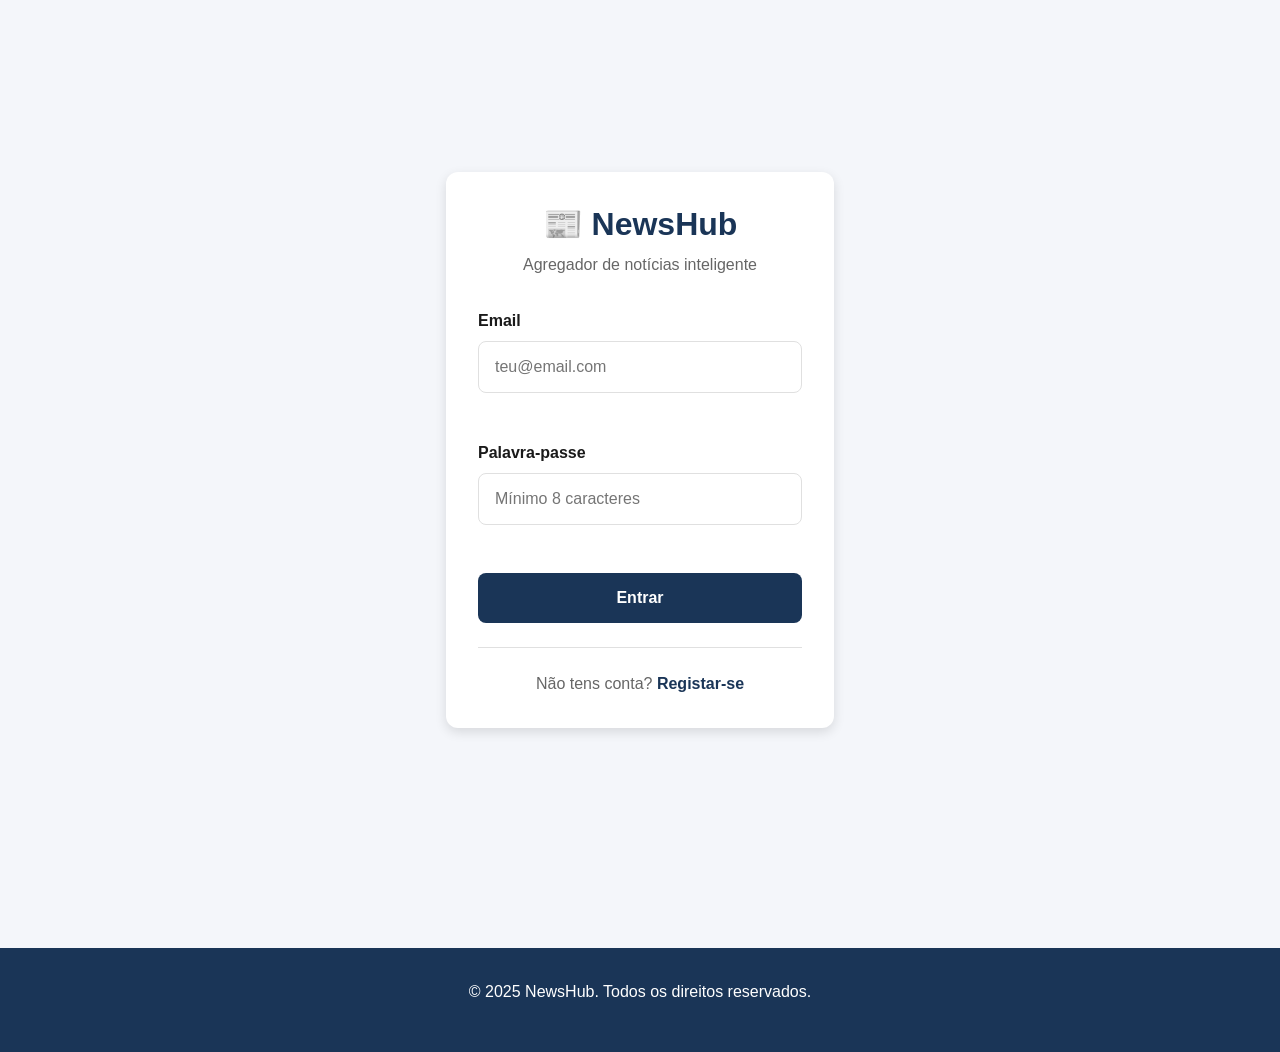
==== frontend/index.html @ 15b31d0f "first commit" ====
<!DOCTYPE html>
<html lang="pt-PT">
<head>
  <meta charset="UTF-8">
  <meta name="viewport" content="width=device-width, initial-scale=1.0">
  <meta name="description" content="NewsHub - Agregador de notícias inteligente com IA">
  <title>Dashboard — NewsHub</title>
  <link rel="stylesheet" href="styles.css">
</head>
<body>
  <!-- NAVBAR -->
  <nav role="navigation" aria-label="Navegação principal">
    <div class="navbar">
      <div class="navbar-logo">📰 NewsHub</div>
      
      <ul class="navbar-categories" id="navbarCategories" role="menubar">
        <!-- Preenchido dinamicamente por JavaScript -->
      </ul>

      <div class="navbar-right">
        <div class="navbar-user">
          <span id="userNameDisplay">Utilizador</span>
        </div>
        <div class="navbar-icons">
          <button 
            class="navbar-icon" 
            id="preferencesBtn" 
            title="Preferências" 
            aria-label="Ir para preferências"
          >
            ⚙️
          </button>
          <button 
            class="navbar-icon" 
            id="favoritesBtn" 
            title="Favoritos" 
            aria-label="Ver favoritos"
          >
            ❤️
          </button>
          <button 
            class="navbar-icon" 
            id="logoutBtn" 
            title="Terminar sessão" 
            aria-label="Terminar sessão"
          >
            🚪
          </button>
        </div>
        <button class="hamburger" id="hamburgerBtn" aria-label="Abrir menu">
          <span></span>
          <span></span>
          <span></span>
        </button>
      </div>
    </div>
  </nav>

  <!-- SEARCH BAR -->
  <div class="search-bar">
    <div class="container">
      <form id="searchForm" class="search-container" role="search">
        <input 
          type="text" 
          id="searchInput" 
          class="search-input" 
          placeholder="Procura notícias..." 
          aria-label="Procura de notícias"
        >
        <button type="submit" class="btn-search">Procurar</button>
      </form>
    </div>
  </div>

  <!-- MAIN CONTENT -->
  <main role="main">
    <div class="container">
      
      <!-- SECÇÃO: PARA SI (Personalizado) -->
      <section id="personalizedSection" class="personalized-section" style="display: none;">
        <h2 class="personalized-section-title">✨ Para Si</h2>
        <div class="personalized-grid" id="personalizedGrid">
          <!-- Preenchido dinamicamente por JavaScript -->
        </div>
      </section>

      <!-- SECÇÃO: NOTÍCIAS PRINCIPAIS -->
      <section class="news-section">
        <h2 class="section-title" id="newsSectionTitle">Notícias em Destaque</h2>
        
        <!-- Spinner de carregamento -->
        <div class="spinner" id="loadingSpinner"></div>

        <!-- Grid de notícias -->
        <div class="news-grid" id="newsGrid">
          <!-- Preenchido dinamicamente por JavaScript -->
        </div>

        <!-- Estado vazio -->
        <div class="empty-state" id="emptyState" style="display: none;">
          <div class="empty-state-icon">📭</div>
          <h3 class="empty-state-title">Nenhuma notícia encontrada</h3>
          <p class="empty-state-message">Tenta mudar o filtro de categorias ou pesquisa por outros termos.</p>
        </div>

        <!-- Estado de erro -->
        <div class="error-state" id="errorState" style="display: none;">
          <div class="error-state-icon">⚠️</div>
          <h3 class="error-state-title">Erro ao carregar notícias</h3>
          <p class="error-state-message" id="errorMessage"></p>
          <button class="btn btn-primary error-state-button" id="retryButton">Tentar Novamente</button>
        </div>

        <!-- Botão "Carregar mais" -->
        <button class="btn btn-secondary btn-load-more" id="loadMoreBtn" style="display: none;">
          Carregar mais notícias
        </button>
      </section>

    </div>
  </main>

  <!-- MODAL: RESUMO IA -->
  <div class="modal-overlay" id="summaryModal">
    <div class="modal-card">
      <div class="modal-header">
        <h3 class="modal-title">📝 Resumo Inteligente</h3>
        <button class="modal-close" id="closeSummaryModal" aria-label="Fechar modal">✕</button>
      </div>
      <div class="modal-body">
        <div class="spinner" id="summarySpinner"></div>
        <p id="summaryContent" style="display: none; line-height: var(--line-height-relaxed);"></p>
      </div>
    </div>
  </div>

  <!-- TOAST NOTIFICAÇÃO -->
  <div class="toast" id="toast" role="alert" aria-live="polite"></div>

  <!-- FOOTER -->
  <footer role="contentinfo">
    <p>&copy; 2025 NewsHub — Agregador de notícias inteligente</p>
  </footer>

  <script src="app.js"></script>
  <script>
    // Inicialização da página index.html
    document.addEventListener('DOMContentLoaded', async () => {
      // 1. Verificar autenticação
      if (!await checkAuth()) {
        window.location.href = 'login.html';
        return;
      }

      // 2. Carregar preferências e marcar categorias
      await loadPreferences();

      // 3. Carregar notícias personalizadas (se houver preferências)
      await loadPersonalizedNews();

      // 4. Carregar notícias gerais
      await loadNews('geral', 1);

      // 5. Event listeners
      document.getElementById('searchForm').addEventListener('submit', handleSearch);
      document.getElementById('loadMoreBtn').addEventListener('click', handleLoadMore);
      document.getElementById('retryButton').addEventListener('click', handleRetry);
      document.getElementById('logoutBtn').addEventListener('click', handleLogout);
      document.getElementById('favoritesBtn').addEventListener('click', () => {
        window.location.href = 'favorites.html';
      });
      document.getElementById('preferencesBtn').addEventListener('click', () => {
        window.location.href = 'preferences.html';
      });
      document.getElementById('closeSummaryModal').addEventListener('click', closeSummaryModal);

      // Fechar modal ao clicar no overlay
      document.getElementById('summaryModal').addEventListener('click', (e) => {
        if (e.target.id === 'summaryModal') {
          closeSummaryModal();
        }
      });
    });

    function handleSearch(e) {
      e.preventDefault();
      const query = document.getElementById('searchInput').value.trim();
      if (query) {
        currentQuery = query;
        currentPage = 1;
        loadNews(currentCategory, currentPage, query);
      }
    }

    function handleLoadMore() {
      currentPage++;
      loadNews(currentCategory, currentPage, currentQuery);
    }

    function handleRetry() {
      loadNews(currentCategory, currentPage, currentQuery);
    }

    function closeSummaryModal() {
      document.getElementById('summaryModal').classList.remove('visible');
      document.getElementById('summarySpinner').classList.remove('visible');
      document.getElementById('summaryContent').style.display = 'none';
    }
  </script>
</body>
</html>
---- frontend/styles.css ----
/* ========================================
   NewsHub — CSS Stylesheet
   Variáveis, Reset, Layout e Componentes
   ======================================== */

/* 1. VARIÁVEIS CSS (Theming) */
:root {
  /* Cores Primárias */
  --color-primary: #1a3557;      /* Azul escuro */
  --color-primary-light: #2c5aa0;
  --color-primary-dark: #0f1f34;
  
  /* Cores Secundárias */
  --color-bg: #ffffff;           /* Branco (fundo de cards) */
  --color-bg-page: #f4f6fa;      /* Cinzento claro */
  --color-text: #1a1a1a;
  --color-text-light: #666666;
  --color-text-muted: #999999;
  
  /* Cores de UI */
  --color-error: #dc3545;
  --color-success: #28a745;
  --color-warning: #ffc107;
  --color-info: #17a2b8;
  
  /* Cores por Categoria */
  --color-tech: #5b7ce5;
  --color-sport: #ff6b35;
  --color-health: #28a745;
  --color-science: #6f42c1;
  --color-business: #20c997;
  --color-entertainment: #e83e8c;
  
  /* Sombras */
  --shadow-sm: 0 1px 3px rgba(0, 0, 0, 0.08);
  --shadow-md: 0 4px 12px rgba(0, 0, 0, 0.12);
  --shadow-lg: 0 8px 24px rgba(0, 0, 0, 0.15);
  --shadow-hover: 0 12px 32px rgba(0, 0, 0, 0.18);
  
  /* Espaçamentos */
  --spacing-xs: 4px;
  --spacing-sm: 8px;
  --spacing-md: 16px;
  --spacing-lg: 24px;
  --spacing-xl: 32px;
  --spacing-2xl: 48px;
  
  /* Tipografia */
  --font-family: -apple-system, BlinkMacSystemFont, "Segoe UI", Roboto, "Helvetica Neue", Arial, sans-serif;
  --font-size-xs: 12px;
  --font-size-sm: 14px;
  --font-size-base: 16px;
  --font-size-lg: 18px;
  --font-size-xl: 24px;
  --font-size-2xl: 32px;
  --line-height-tight: 1.3;
  --line-height-normal: 1.5;
  --line-height-relaxed: 1.75;
  
  /* Transições */
  --transition-fast: 150ms ease-in-out;
  --transition-normal: 300ms ease-in-out;
  --transition-slow: 500ms ease-in-out;
  
  /* Breakpoints */
  --breakpoint-mobile: 480px;
  --breakpoint-tablet: 768px;
  --breakpoint-desktop: 1024px;
}

/* 2. RESET CSS */
* {
  margin: 0;
  padding: 0;
  box-sizing: border-box;
}

html {
  font-size: 16px;
  scroll-behavior: smooth;
}

body {
  font-family: var(--font-family);
  font-size: var(--font-size-base);
  line-height: var(--line-height-normal);
  color: var(--color-text);
  background-color: var(--color-bg-page);
  margin: 0;
  padding: 0;
}

/* Tipografia */
h1, h2, h3, h4, h5, h6 {
  font-weight: 600;
  line-height: var(--line-height-tight);
  margin-bottom: var(--spacing-md);
}

h1 { font-size: var(--font-size-2xl); }
h2 { font-size: var(--font-size-xl); }
h3 { font-size: var(--font-size-lg); }
h4 { font-size: var(--font-size-base); }

p {
  margin-bottom: var(--spacing-md);
}

a {
  color: var(--color-primary);
  text-decoration: none;
  transition: color var(--transition-fast);
}

a:hover {
  color: var(--color-primary-light);
  text-decoration: underline;
}

/* 3. CONTAINER E LAYOUT */
.container {
  max-width: 1200px;
  width: 100%;
  margin: 0 auto;
  padding: 0 var(--spacing-md);
}

main {
  min-height: calc(100vh - 120px);
  padding: var(--spacing-lg) 0;
}

/* 4. NAVBAR */
nav {
  position: fixed;
  top: 0;
  left: 0;
  right: 0;
  background-color: var(--color-primary);
  color: var(--color-bg);
  z-index: 1000;
  box-shadow: var(--shadow-md);
}

.navbar {
  display: flex;
  justify-content: space-between;
  align-items: center;
  padding: var(--spacing-md) var(--spacing-lg);
  height: 70px;
}

.navbar-logo {
  font-size: var(--font-size-xl);
  font-weight: 700;
  color: var(--color-bg);
  white-space: nowrap;
}

.navbar-categories {
  display: flex;
  gap: var(--spacing-md);
  flex: 1;
  justify-content: center;
  list-style: none;
}

.navbar-categories li {
  margin: 0;
}

.navbar-categories button {
  background: transparent;
  border: none;
  color: var(--color-bg);
  cursor: pointer;
  font-size: var(--font-size-sm);
  padding: var(--spacing-sm) var(--spacing-md);
  border-radius: 20px;
  transition: all var(--transition-fast);
  white-space: nowrap;
}

.navbar-categories button:hover,
.navbar-categories button.active {
  background-color: rgba(255, 255, 255, 0.2);
}

.navbar-categories button.active {
  background-color: var(--color-bg);
  color: var(--color-primary);
  font-weight: 600;
}

.navbar-right {
  display: flex;
  gap: var(--spacing-md);
  align-items: center;
}

.navbar-user {
  display: flex;
  gap: var(--spacing-sm);
  align-items: center;
  color: var(--color-bg);
  font-size: var(--font-size-sm);
}

.navbar-icons {
  display: flex;
  gap: var(--spacing-md);
}

.navbar-icon {
  background: transparent;
  border: none;
  color: var(--color-bg);
  cursor: pointer;
  font-size: var(--font-size-lg);
  padding: var(--spacing-sm);
  border-radius: 50%;
  transition: background-color var(--transition-fast);
  display: flex;
  align-items: center;
  justify-content: center;
  width: 36px;
  height: 36px;
}

.navbar-icon:hover {
  background-color: rgba(255, 255, 255, 0.2);
}

.hamburger {
  display: none;
  flex-direction: column;
  cursor: pointer;
  gap: 5px;
  background: transparent;
  border: none;
}

.hamburger span {
  width: 25px;
  height: 3px;
  background-color: var(--color-bg);
  border-radius: 2px;
  transition: all var(--transition-fast);
}

/* 5. SEARCH BAR */
.search-bar {
  background-color: var(--color-bg);
  padding: var(--spacing-lg) 0;
  margin-top: 70px;
  box-shadow: var(--shadow-sm);
}

.search-container {
  display: flex;
  gap: var(--spacing-sm);
}

.search-input {
  flex: 1;
  padding: var(--spacing-md);
  border: 1px solid #e0e0e0;
  border-radius: 8px;
  font-size: var(--font-size-base);
  outline: none;
  transition: border-color var(--transition-fast);
}

.search-input:focus {
  border-color: var(--color-primary);
  box-shadow: 0 0 0 3px rgba(26, 53, 87, 0.1);
}

.btn-search {
  padding: var(--spacing-md) var(--spacing-lg);
  background-color: var(--color-primary);
  color: var(--color-bg);
  border: none;
  border-radius: 8px;
  cursor: pointer;
  font-weight: 600;
  transition: background-color var(--transition-fast);
}

.btn-search:hover {
  background-color: var(--color-primary-light);
}

/* 6. GRID DE NOTÍCIAS */
.news-grid {
  display: grid;
  grid-template-columns: repeat(3, 1fr);
  gap: var(--spacing-lg);
  margin-bottom: var(--spacing-2xl);
}

.section-title {
  font-size: var(--font-size-lg);
  font-weight: 700;
  margin-bottom: var(--spacing-lg);
  color: var(--color-text);
}

/* 7. CARD DE NOTÍCIA */
.news-card {
  background-color: var(--color-bg);
  border-radius: 12px;
  box-shadow: var(--shadow-sm);
  overflow: hidden;
  transition: all var(--transition-normal);
  display: flex;
  flex-direction: column;
  height: 100%;
}

.news-card:hover {
  box-shadow: var(--shadow-hover);
  transform: translateY(-4px);
}

.news-card-image {
  width: 100%;
  height: 200px;
  object-fit: cover;
  background-color: #e0e0e0;
}

.news-card-content {
  padding: var(--spacing-md);
  flex: 1;
  display: flex;
  flex-direction: column;
}

.news-card-category {
  display: inline-block;
  padding: 4px 12px;
  border-radius: 20px;
  font-size: var(--font-size-xs);
  font-weight: 600;
  margin-bottom: var(--spacing-sm);
  width: fit-content;
  color: var(--color-bg);
}

.news-card-category.tech { background-color: var(--color-tech); }
.news-card-category.sport { background-color: var(--color-sport); }
.news-card-category.health { background-color: var(--color-health); }
.news-card-category.science { background-color: var(--color-science); }
.news-card-category.business { background-color: var(--color-business); }
.news-card-category.entertainment { background-color: var(--color-entertainment); }

.news-card-title {
  font-size: var(--font-size-base);
  font-weight: 600;
  margin-bottom: var(--spacing-sm);
  line-height: var(--line-height-tight);
  display: -webkit-box;
  -webkit-line-clamp: 2;
  -webkit-box-orient: vertical;
  overflow: hidden;
}

.news-card-title a {
  color: var(--color-text);
}

.news-card-title a:hover {
  color: var(--color-primary);
  text-decoration: none;
}

.news-card-description {
  font-size: var(--font-size-sm);
  color: var(--color-text-light);
  line-height: var(--line-height-normal);
  margin-bottom: var(--spacing-md);
  display: -webkit-box;
  -webkit-line-clamp: 3;
  -webkit-box-orient: vertical;
  overflow: hidden;
  flex: 1;
}

.news-card-footer {
  display: flex;
  justify-content: space-between;
  align-items: center;
  padding-top: var(--spacing-sm);
  border-top: 1px solid #e0e0e0;
  font-size: var(--font-size-xs);
  color: var(--color-text-muted);
}

.news-card-source {
  font-weight: 600;
  color: var(--color-text-light);
}

.news-card-actions {
  display: flex;
  gap: var(--spacing-sm);
}

/* 8. BOTÕES */
.btn {
  padding: var(--spacing-sm) var(--spacing-md);
  border: none;
  border-radius: 8px;
  font-size: var(--font-size-sm);
  font-weight: 600;
  cursor: pointer;
  transition: all var(--transition-fast);
}

.btn-primary {
  background-color: var(--color-primary);
  color: var(--color-bg);
}

.btn-primary:hover {
  background-color: var(--color-primary-light);
}

.btn-secondary {
  background-color: transparent;
  color: var(--color-primary);
  border: 2px solid var(--color-primary);
}

.btn-secondary:hover {
  background-color: var(--color-primary);
  color: var(--color-bg);
}

.btn-icon {
  background: transparent;
  border: none;
  cursor: pointer;
  font-size: var(--font-size-lg);
  width: 36px;
  height: 36px;
  display: flex;
  align-items: center;
  justify-content: center;
  border-radius: 50%;
  transition: all var(--transition-fast);
  padding: 0;
}

.btn-icon:hover {
  background-color: #f0f0f0;
}

.btn-icon.favorite {
  color: var(--color-error);
}

.btn-load-more {
  margin: 0 auto;
  display: block;
  padding: var(--spacing-md) var(--spacing-2xl);
}

/* 9. SPINNER/LOADING */
.spinner {
  display: none;
  width: 40px;
  height: 40px;
  border: 4px solid #f0f0f0;
  border-top: 4px solid var(--color-primary);
  border-radius: 50%;
  animation: spin 1s linear infinite;
  margin: var(--spacing-xl) auto;
}

.spinner.visible {
  display: block;
}

@keyframes spin {
  0% { transform: rotate(0deg); }
  100% { transform: rotate(360deg); }
}

/* 10. SKELETON LOADING */
.skeleton {
  background: linear-gradient(90deg, #f0f0f0 25%, #e0e0e0 50%, #f0f0f0 75%);
  background-size: 200% 100%;
  animation: shimmer 2s infinite;
}

@keyframes shimmer {
  0% { background-position: 200% 0; }
  100% { background-position: -200% 0; }
}

.skeleton-card {
  background-color: var(--color-bg);
  border-radius: 12px;
  overflow: hidden;
  height: 350px;
  display: flex;
  flex-direction: column;
}

.skeleton-image {
  height: 200px;
  background: linear-gradient(90deg, #f0f0f0 25%, #e0e0e0 50%, #f0f0f0 75%);
  background-size: 200% 100%;
  animation: shimmer 2s infinite;
}

.skeleton-text {
  height: 16px;
  margin: var(--spacing-md);
  background: linear-gradient(90deg, #f0f0f0 25%, #e0e0e0 50%, #f0f0f0 75%);
  background-size: 200% 100%;
  animation: shimmer 2s infinite;
  border-radius: 4px;
}

/* 11. ESTADO DE ERRO */
.error-state {
  background-color: var(--color-bg);
  border-radius: 12px;
  padding: var(--spacing-xl);
  text-align: center;
  box-shadow: var(--shadow-sm);
}

.error-state-icon {
  font-size: 48px;
  margin-bottom: var(--spacing-md);
}

.error-state-title {
  font-size: var(--font-size-lg);
  font-weight: 700;
  color: var(--color-error);
  margin-bottom: var(--spacing-sm);
}

.error-state-message {
  color: var(--color-text-light);
  margin-bottom: var(--spacing-md);
}

.error-state-button {
  margin-top: var(--spacing-md);
}

/* 12. ESTADO VAZIO */
.empty-state {
  background-color: var(--color-bg);
  border-radius: 12px;
  padding: var(--spacing-2xl);
  text-align: center;
  box-shadow: var(--shadow-sm);
  grid-column: 1 / -1;
}

.empty-state-icon {
  font-size: 64px;
  margin-bottom: var(--spacing-md);
}

.empty-state-title {
  font-size: var(--font-size-lg);
  font-weight: 700;
  margin-bottom: var(--spacing-sm);
}

.empty-state-message {
  color: var(--color-text-light);
  margin-bottom: var(--spacing-lg);
}

/* 13. MODAL */
.modal-overlay {
  display: none;
  position: fixed;
  top: 0;
  left: 0;
  right: 0;
  bottom: 0;
  background-color: rgba(0, 0, 0, 0.5);
  z-index: 2000;
  opacity: 0;
  animation: fadeIn var(--transition-normal) ease-in-out forwards;
}

.modal-overlay.visible {
  display: flex;
  align-items: center;
  justify-content: center;
}

@keyframes fadeIn {
  from { opacity: 0; }
  to { opacity: 1; }
}

.modal-card {
  background-color: var(--color-bg);
  border-radius: 12px;
  width: 90%;
  max-width: 500px;
  max-height: 80vh;
  overflow-y: auto;
  box-shadow: var(--shadow-lg);
  padding: var(--spacing-lg);
  animation: slideUp var(--transition-normal) ease-in-out;
}

@keyframes slideUp {
  from {
    transform: translateY(20px);
    opacity: 0;
  }
  to {
    transform: translateY(0);
    opacity: 1;
  }
}

.modal-header {
  display: flex;
  justify-content: space-between;
  align-items: center;
  margin-bottom: var(--spacing-lg);
  border-bottom: 1px solid #e0e0e0;
  padding-bottom: var(--spacing-md);
}

.modal-title {
  font-size: var(--font-size-lg);
  font-weight: 700;
}

.modal-close {
  background: transparent;
  border: none;
  cursor: pointer;
  font-size: var(--font-size-xl);
  color: var(--color-text-muted);
}

.modal-body {
  margin-bottom: var(--spacing-lg);
}

.modal-footer {
  display: flex;
  gap: var(--spacing-md);
  justify-content: flex-end;
}

/* 14. TOAST NOTIFICAÇÕES */
.toast {
  display: none;
  position: fixed;
  bottom: 20px;
  right: 20px;
  background-color: var(--color-bg);
  border-radius: 8px;
  padding: var(--spacing-md) var(--spacing-lg);
  box-shadow: var(--shadow-lg);
  z-index: 3000;
  animation: slideInRight var(--transition-normal) ease-in-out;
}

.toast.visible {
  display: block;
}

.toast.success {
  border-left: 4px solid var(--color-success);
}

.toast.error {
  border-left: 4px solid var(--color-error);
}

.toast.info {
  border-left: 4px solid var(--color-info);
}

@keyframes slideInRight {
  from {
    transform: translateX(400px);
    opacity: 0;
  }
  to {
    transform: translateX(0);
    opacity: 1;
  }
}

/* 15. FORMULÁRIOS */
.form-group {
  margin-bottom: var(--spacing-lg);
}

.form-label {
  display: block;
  margin-bottom: var(--spacing-sm);
  font-weight: 600;
  color: var(--color-text);
}

.form-input,
.form-textarea {
  width: 100%;
  padding: var(--spacing-md);
  border: 1px solid #e0e0e0;
  border-radius: 8px;
  font-size: var(--font-size-base);
  font-family: var(--font-family);
  outline: none;
  transition: border-color var(--transition-fast);
}

.form-input:focus,
.form-textarea:focus {
  border-color: var(--color-primary);
  box-shadow: 0 0 0 3px rgba(26, 53, 87, 0.1);
}

.form-error {
  display: none;
  color: var(--color-error);
  font-size: var(--font-size-sm);
  margin-top: var(--spacing-sm);
}

.form-error.visible {
  display: block;
}

.form-success {
  display: none;
  color: var(--color-success);
  font-size: var(--font-size-sm);
  margin-top: var(--spacing-sm);
}

.form-success.visible {
  display: block;
}

/* 16. SECÇÃO "PARA SI" */
.personalized-section {
  background-color: var(--color-primary);
  color: var(--color-bg);
  padding: var(--spacing-xl);
  border-radius: 12px;
  margin-bottom: var(--spacing-2xl);
}

.personalized-section-title {
  font-size: var(--font-size-xl);
  font-weight: 700;
  margin-bottom: var(--spacing-lg);
  color: var(--color-bg);
}

.personalized-grid {
  display: grid;
  grid-template-columns: repeat(3, 1fr);
  gap: var(--spacing-lg);
}

/* 17. CARTÃO DE CATEGORIA (PREFERÊNCIAS) */
.category-card {
  background-color: var(--color-bg);
  border: 2px solid #e0e0e0;
  border-radius: 12px;
  padding: var(--spacing-lg);
  text-align: center;
  cursor: pointer;
  transition: all var(--transition-fast);
}

.category-card:hover {
  border-color: var(--color-primary);
  box-shadow: var(--shadow-md);
}

.category-card.active {
  background-color: var(--color-primary);
  color: var(--color-bg);
  border-color: var(--color-primary);
}

.category-card-icon {
  font-size: 36px;
  margin-bottom: var(--spacing-sm);
}

.category-card-name {
  font-size: var(--font-size-base);
  font-weight: 600;
}

/* 18. FOOTER */
footer {
  background-color: var(--color-primary);
  color: var(--color-bg);
  padding: var(--spacing-xl) 0;
  text-align: center;
  margin-top: var(--spacing-2xl);
}

footer a {
  color: var(--color-bg);
}

footer a:hover {
  text-decoration: underline;
}

/* 19. RESPONSIVIDADE */

/* Tablet (768px) */
@media (max-width: 768px) {
  .navbar-categories {
    display: none;
  }

  .hamburger {
    display: flex;
  }

  .news-grid {
    grid-template-columns: repeat(2, 1fr);
  }

  .personalized-grid {
    grid-template-columns: repeat(2, 1fr);
  }

  .search-container {
    flex-direction: column;
  }

  .modal-card {
    width: 95%;
  }
}

/* Mobile (480px) */
@media (max-width: 480px) {
  .navbar {
    padding: var(--spacing-sm) var(--spacing-md);
    height: auto;
  }

  .navbar-logo {
    font-size: var(--font-size-lg);
  }

  .navbar-right {
    gap: var(--spacing-sm);
  }

  .news-grid {
    grid-template-columns: 1fr;
    gap: var(--spacing-md);
  }

  .personalized-grid {
    grid-template-columns: 1fr;
  }

  .modal-card {
    width: 100%;
    max-height: 90vh;
    border-radius: 12px 12px 0 0;
    position: fixed;
    bottom: 0;
    left: 0;
    right: 0;
  }

  .modal-overlay.visible {
    align-items: flex-end;
  }

  main {
    margin-top: 60px;
  }

  footer {
    padding: var(--spacing-lg) var(--spacing-md);
  }

  .search-bar {
    padding: var(--spacing-md) 0;
  }
}

/* 20. MODO ESCURO */
@media (prefers-color-scheme: dark) {
  :root {
    --color-bg: #1e1e1e;
    --color-bg-page: #121212;
    --color-text: #e0e0e0;
    --color-text-light: #a0a0a0;
    --color-text-muted: #707070;
  }

  .search-input {
    background-color: #2a2a2a;
    border-color: #404040;
    color: var(--color-text);
  }

  .search-input:focus {
    border-color: var(--color-primary);
  }

  .news-card {
    background-color: #2a2a2a;
  }

  .news-card-footer {
    border-top-color: #404040;
  }

  .form-input,
  .form-textarea {
    background-color: #2a2a2a;
    border-color: #404040;
    color: var(--color-text);
  }

  .modal-card {
    background-color: #2a2a2a;
  }

  .modal-overlay {
    background-color: rgba(0, 0, 0, 0.7);
  }

  .category-card {
    background-color: #2a2a2a;
    border-color: #404040;
    color: var(--color-text);
  }

  .toast {
    background-color: #2a2a2a;
    color: var(--color-text);
  }

  .btn-icon:hover {
    background-color: #333333;
  }
}

/* 21. PRINT STYLES */
@media print {
  nav,
  .navbar,
  .search-bar,
  .btn,
  [class*="btn-"] {
    display: none !important;
  }

  main {
    min-height: auto;
    padding: 0;
    margin-top: 0;
  }

  .news-grid {
    grid-template-columns: 1fr;
  }

  .news-card {
    page-break-inside: avoid;
  }
}
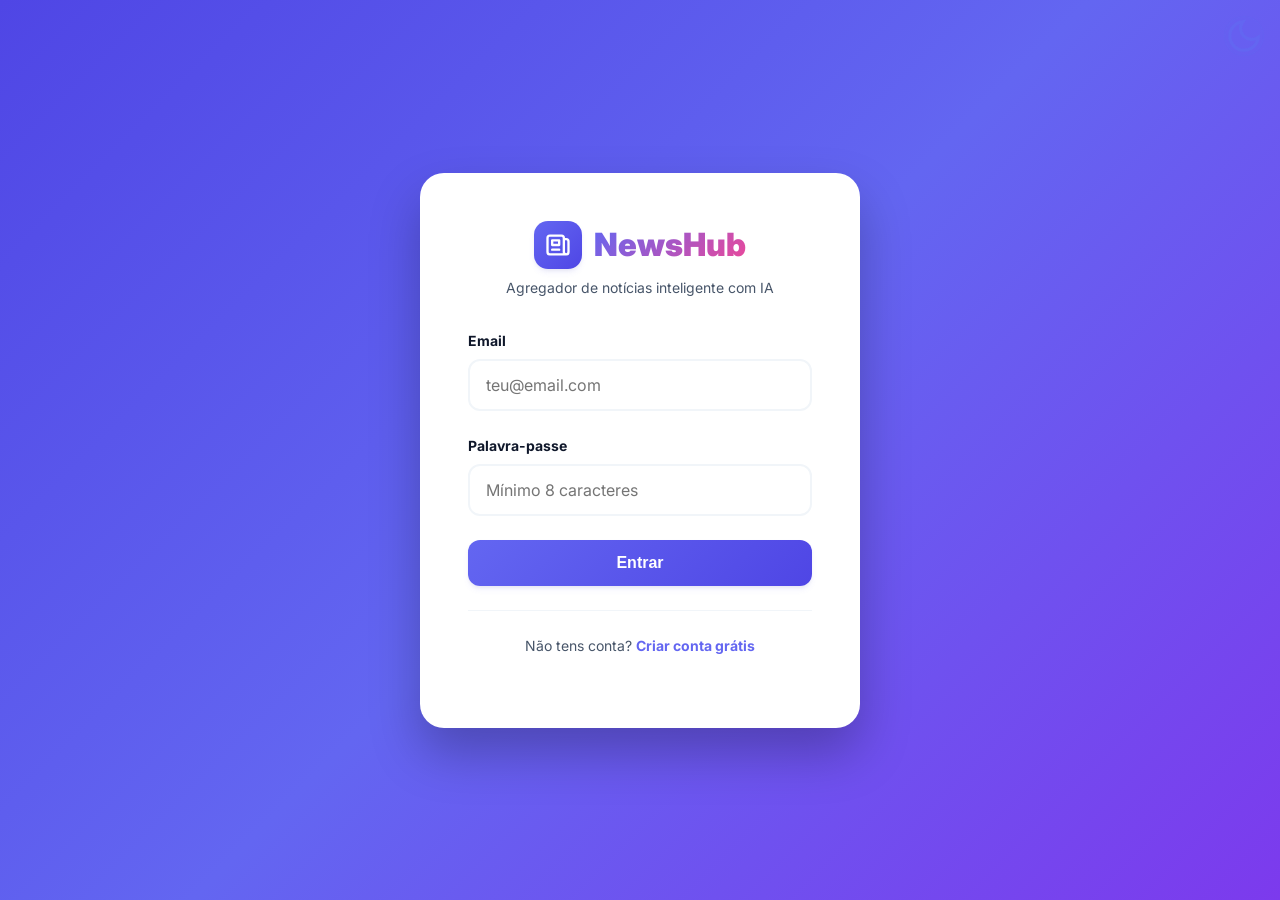
==== commit 3be3f695: "feat: logo SVG moderno, fonte Inter, icones SVG, toggle tema claro/escuro" ====
--- a/frontend/index.html
+++ b/frontend/index.html
@@ -5,68 +5,96 @@
   <meta name="viewport" content="width=device-width, initial-scale=1.0">
   <meta name="description" content="NewsHub - Agregador de notícias inteligente com IA">
   <title>Dashboard — NewsHub</title>
+  <link rel="preconnect" href="https://fonts.googleapis.com">
+  <link rel="preconnect" href="https://fonts.gstatic.com" crossorigin>
+  <link href="https://fonts.googleapis.com/css2?family=Inter:wght@400;500;600;700;800;900&display=swap" rel="stylesheet">
   <link rel="stylesheet" href="styles.css">
+  <script src="theme.js"></script>
 </head>
 <body>
   <!-- NAVBAR -->
   <nav role="navigation" aria-label="Navegação principal">
     <div class="navbar">
-      <div class="navbar-logo">📰 NewsHub</div>
-      
-      <ul class="navbar-categories" id="navbarCategories" role="menubar">
-        <!-- Preenchido dinamicamente por JavaScript -->
-      </ul>
-
+      <div class="navbar-logo">
+        <div class="navbar-logo-icon">
+          <svg xmlns="http://www.w3.org/2000/svg" fill="none" viewBox="0 0 24 24" stroke="white" stroke-width="2">
+            <path stroke-linecap="round" stroke-linejoin="round" d="M19 20H5a2 2 0 01-2-2V6a2 2 0 012-2h10a2 2 0 012 2v1m2 13a2 2 0 01-2-2V7m2 13a2 2 0 002-2V9a2 2 0 00-2-2h-2m-4-3H9M7 16h6M7 8h6v4H7V8z"/>
+          </svg>
+        </div>
+        <div class="navbar-logo-text">
+          <span>NewsHub</span>
+          <span>Notícias com IA</span>
+        </div>
+      </div>
+      <ul class="navbar-categories" id="navbarCategories" role="menubar"></ul>
       <div class="navbar-right">
         <div class="navbar-user">
+          <svg xmlns="http://www.w3.org/2000/svg" fill="none" viewBox="0 0 24 24" stroke="currentColor" stroke-width="2" style="width:16px;height:16px;opacity:0.8">
+            <path stroke-linecap="round" stroke-linejoin="round" d="M16 7a4 4 0 11-8 0 4 4 0 018 0zM12 14a7 7 0 00-7 7h14a7 7 0 00-7-7z"/>
+          </svg>
           <span id="userNameDisplay">Utilizador</span>
         </div>
         <div class="navbar-icons">
-          <button 
-            class="navbar-icon" 
-            id="preferencesBtn" 
-            title="Preferências" 
-            aria-label="Ir para preferências"
-          >
-            ⚙️
+          <!-- Toggle de Tema -->
+          <button class="theme-toggle" id="themeToggleBtn" aria-label="Mudar tema"></button>
+          <!-- Preferências -->
+          <button class="navbar-icon" id="preferencesBtn" title="Preferências" aria-label="Preferências">
+            <svg xmlns="http://www.w3.org/2000/svg" fill="none" viewBox="0 0 24 24" stroke="currentColor" stroke-width="2">
+              <path stroke-linecap="round" stroke-linejoin="round" d="M10.325 4.317c.426-1.756 2.924-1.756 3.35 0a1.724 1.724 0 002.573 1.066c1.543-.94 3.31.826 2.37 2.37a1.724 1.724 0 001.065 2.572c1.756.426 1.756 2.924 0 3.35a1.724 1.724 0 00-1.066 2.573c.94 1.543-.826 3.31-2.37 2.37a1.724 1.724 0 00-2.572 1.065c-.426 1.756-2.924 1.756-3.35 0a1.724 1.724 0 00-2.573-1.066c-1.543.94-3.31-.826-2.37-2.37a1.724 1.724 0 00-1.065-2.572c-1.756-.426-1.756-2.924 0-3.35a1.724 1.724 0 001.066-2.573c-.94-1.543.826-3.31 2.37-2.37.996.608 2.296.07 2.572-1.065z"/><circle cx="12" cy="12" r="3"/>
+            </svg>
           </button>
-          <button 
-            class="navbar-icon" 
-            id="favoritesBtn" 
-            title="Favoritos" 
-            aria-label="Ver favoritos"
-          >
-            ❤️
+          <!-- Favoritos -->
+          <button class="navbar-icon" id="favoritesBtn" title="Favoritos" aria-label="Favoritos">
+            <svg xmlns="http://www.w3.org/2000/svg" fill="none" viewBox="0 0 24 24" stroke="currentColor" stroke-width="2">
+              <path stroke-linecap="round" stroke-linejoin="round" d="M4.318 6.318a4.5 4.5 0 000 6.364L12 20.364l7.682-7.682a4.5 4.5 0 00-6.364-6.364L12 7.636l-1.318-1.318a4.5 4.5 0 00-6.364 0z"/>
+            </svg>
           </button>
-          <button 
-            class="navbar-icon" 
-            id="logoutBtn" 
-            title="Terminar sessão" 
-            aria-label="Terminar sessão"
-          >
-            🚪
+          <!-- Terminar Sessão -->
+          <button class="navbar-icon" id="logoutBtn" title="Terminar sessão" aria-label="Terminar sessão">
+            <svg xmlns="http://www.w3.org/2000/svg" fill="none" viewBox="0 0 24 24" stroke="currentColor" stroke-width="2">
+              <path stroke-linecap="round" stroke-linejoin="round" d="M17 16l4-4m0 0l-4-4m4 4H7m6 4v1a3 3 0 01-3 3H6a3 3 0 01-3-3V7a3 3 0 013-3h4a3 3 0 013 3v1"/>
+            </svg>
           </button>
         </div>
         <button class="hamburger" id="hamburgerBtn" aria-label="Abrir menu">
-          <span></span>
-          <span></span>
-          <span></span>
+          <span></span><span></span><span></span>
         </button>
       </div>
     </div>
   </nav>
+
+  <!-- BARRA DE FILTROS DE CATEGORIAS -->
+  <div class="category-filter-bar">
+    <div class="category-filter-scroll" id="categoryFilterBar">
+      <button class="category-filter-btn active" data-category="geral">
+        <span class="cat-icon">🌐</span> Todas
+      </button>
+      <button class="category-filter-btn" data-category="tecnologia">
+        <span class="cat-icon">💻</span> Tecnologia
+      </button>
+      <button class="category-filter-btn" data-category="desporto">
+        <span class="cat-icon">⚽</span> Desporto
+      </button>
+      <button class="category-filter-btn" data-category="saude">
+        <span class="cat-icon">🏥</span> Saúde
+      </button>
+      <button class="category-filter-btn" data-category="ciencia">
+        <span class="cat-icon">🔬</span> Ciência
+      </button>
+      <button class="category-filter-btn" data-category="negocios">
+        <span class="cat-icon">💼</span> Negócios
+      </button>
+      <button class="category-filter-btn" data-category="entretenimento">
+        <span class="cat-icon">🎭</span> Entretenimento
+      </button>
+    </div>
+  </div>
 
   <!-- SEARCH BAR -->
   <div class="search-bar">
     <div class="container">
       <form id="searchForm" class="search-container" role="search">
-        <input 
-          type="text" 
-          id="searchInput" 
-          class="search-input" 
-          placeholder="Procura notícias..." 
-          aria-label="Procura de notícias"
-        >
+        <input type="text" id="searchInput" class="search-input" placeholder="🔍  Procura notícias..." aria-label="Procura de notícias">
         <button type="submit" class="btn-search">Procurar</button>
       </form>
     </div>
@@ -75,48 +103,41 @@
   <!-- MAIN CONTENT -->
   <main role="main">
     <div class="container">
-      
-      <!-- SECÇÃO: PARA SI (Personalizado) -->
-      <section id="personalizedSection" class="personalized-section" style="display: none;">
+
+      <!-- SECÇÃO: PARA SI -->
+      <section id="personalizedSection" class="personalized-section" style="display:none;">
         <h2 class="personalized-section-title">✨ Para Si</h2>
-        <div class="personalized-grid" id="personalizedGrid">
-          <!-- Preenchido dinamicamente por JavaScript -->
-        </div>
+        <div class="personalized-grid" id="personalizedGrid"></div>
       </section>
 
-      <!-- SECÇÃO: NOTÍCIAS PRINCIPAIS -->
+      <!-- SECÇÃO: NOTÍCIAS -->
       <section class="news-section">
-        <h2 class="section-title" id="newsSectionTitle">Notícias em Destaque</h2>
-        
-        <!-- Spinner de carregamento -->
+        <div class="section-header">
+          <h2 class="section-title" id="newsSectionTitle">Notícias em Destaque</h2>
+          <span class="section-badge" id="newsCount" style="display:none;"></span>
+        </div>
+
         <div class="spinner" id="loadingSpinner"></div>
 
-        <!-- Grid de notícias -->
-        <div class="news-grid" id="newsGrid">
-          <!-- Preenchido dinamicamente por JavaScript -->
-        </div>
-
-        <!-- Estado vazio -->
-        <div class="empty-state" id="emptyState" style="display: none;">
+        <div class="news-grid" id="newsGrid"></div>
+
+        <div class="empty-state" id="emptyState" style="display:none;">
           <div class="empty-state-icon">📭</div>
           <h3 class="empty-state-title">Nenhuma notícia encontrada</h3>
           <p class="empty-state-message">Tenta mudar o filtro de categorias ou pesquisa por outros termos.</p>
         </div>
 
-        <!-- Estado de erro -->
-        <div class="error-state" id="errorState" style="display: none;">
+        <div class="error-state" id="errorState" style="display:none;">
           <div class="error-state-icon">⚠️</div>
           <h3 class="error-state-title">Erro ao carregar notícias</h3>
           <p class="error-state-message" id="errorMessage"></p>
           <button class="btn btn-primary error-state-button" id="retryButton">Tentar Novamente</button>
         </div>
 
-        <!-- Botão "Carregar mais" -->
-        <button class="btn btn-secondary btn-load-more" id="loadMoreBtn" style="display: none;">
+        <button class="btn btn-secondary btn-load-more" id="loadMoreBtn" style="display:none;">
           Carregar mais notícias
         </button>
       </section>
-
     </div>
   </main>
 
@@ -124,82 +145,56 @@
   <div class="modal-overlay" id="summaryModal">
     <div class="modal-card">
       <div class="modal-header">
-        <h3 class="modal-title">📝 Resumo Inteligente</h3>
-        <button class="modal-close" id="closeSummaryModal" aria-label="Fechar modal">✕</button>
+        <h3 class="modal-title">✦ Resumo Inteligente</h3>
+        <button class="modal-close" id="closeSummaryModal" aria-label="Fechar">✕</button>
       </div>
       <div class="modal-body">
         <div class="spinner" id="summarySpinner"></div>
-        <p id="summaryContent" style="display: none; line-height: var(--line-height-relaxed);"></p>
+        <p id="summaryContent" style="display:none; line-height:var(--line-height-relaxed);"></p>
       </div>
     </div>
   </div>
 
-  <!-- TOAST NOTIFICAÇÃO -->
   <div class="toast" id="toast" role="alert" aria-live="polite"></div>
 
-  <!-- FOOTER -->
   <footer role="contentinfo">
-    <p>&copy; 2025 NewsHub — Agregador de notícias inteligente</p>
+    <p>© 2025 NewsHub — Agregador de notícias inteligente com IA</p>
   </footer>
 
   <script src="app.js"></script>
   <script>
-    // Inicialização da página index.html
     document.addEventListener('DOMContentLoaded', async () => {
-      // 1. Verificar autenticação
-      if (!await checkAuth()) {
-        window.location.href = 'login.html';
-        return;
-      }
-
-      // 2. Carregar preferências e marcar categorias
+      if (!await checkAuth()) { window.location.href = 'login.html'; return; }
+
       await loadPreferences();
-
-      // 3. Carregar notícias personalizadas (se houver preferências)
       await loadPersonalizedNews();
-
-      // 4. Carregar notícias gerais
       await loadNews('geral', 1);
-
-      // 5. Event listeners
-      document.getElementById('searchForm').addEventListener('submit', handleSearch);
-      document.getElementById('loadMoreBtn').addEventListener('click', handleLoadMore);
-      document.getElementById('retryButton').addEventListener('click', handleRetry);
+      await initNavbarCategories();
+
+      // Filtros de categoria
+      document.querySelectorAll('.category-filter-btn').forEach(btn => {
+        btn.addEventListener('click', () => {
+          document.querySelectorAll('.category-filter-btn').forEach(b => b.classList.remove('active'));
+          btn.classList.add('active');
+          currentPage = 1; currentQuery = '';
+          document.getElementById('searchInput').value = '';
+          loadNews(btn.dataset.category, 1);
+        });
+      });
+
+      document.getElementById('searchForm').addEventListener('submit', e => {
+        e.preventDefault();
+        const q = document.getElementById('searchInput').value.trim();
+        if (q) { currentQuery = q; currentPage = 1; loadNews(currentCategory, 1, q); }
+      });
+      document.getElementById('loadMoreBtn').addEventListener('click', () => { currentPage++; loadNews(currentCategory, currentPage, currentQuery); });
+      document.getElementById('retryButton').addEventListener('click', () => loadNews(currentCategory, currentPage, currentQuery));
       document.getElementById('logoutBtn').addEventListener('click', handleLogout);
-      document.getElementById('favoritesBtn').addEventListener('click', () => {
-        window.location.href = 'favorites.html';
-      });
-      document.getElementById('preferencesBtn').addEventListener('click', () => {
-        window.location.href = 'preferences.html';
-      });
+      document.getElementById('favoritesBtn').addEventListener('click', () => window.location.href = 'favorites.html');
+      document.getElementById('preferencesBtn').addEventListener('click', () => window.location.href = 'preferences.html');
       document.getElementById('closeSummaryModal').addEventListener('click', closeSummaryModal);
-
-      // Fechar modal ao clicar no overlay
-      document.getElementById('summaryModal').addEventListener('click', (e) => {
-        if (e.target.id === 'summaryModal') {
-          closeSummaryModal();
-        }
-      });
+      document.getElementById('summaryModal').addEventListener('click', e => { if (e.target.id === 'summaryModal') closeSummaryModal(); });
     });
-
-    function handleSearch(e) {
-      e.preventDefault();
-      const query = document.getElementById('searchInput').value.trim();
-      if (query) {
-        currentQuery = query;
-        currentPage = 1;
-        loadNews(currentCategory, currentPage, query);
-      }
-    }
-
-    function handleLoadMore() {
-      currentPage++;
-      loadNews(currentCategory, currentPage, currentQuery);
-    }
-
-    function handleRetry() {
-      loadNews(currentCategory, currentPage, currentQuery);
-    }
 
     function closeSummaryModal() {
       document.getElementById('summaryModal').classList.remove('visible');
--- a/frontend/styles.css
+++ b/frontend/styles.css
@@ -1,52 +1,56 @@
 /* ========================================
-   NewsHub — CSS Stylesheet
-   Variáveis, Reset, Layout e Componentes
+   NewsHub — CSS Stylesheet Moderno
+   Paleta Indigo/Pink — Pronto para Apresentação
    ======================================== */
 
-/* 1. VARIÁVEIS CSS (Theming) */
+/* 1. VARIÁVEIS CSS */
 :root {
-  /* Cores Primárias */
-  --color-primary: #1a3557;      /* Azul escuro */
-  --color-primary-light: #2c5aa0;
-  --color-primary-dark: #0f1f34;
-  
-  /* Cores Secundárias */
-  --color-bg: #ffffff;           /* Branco (fundo de cards) */
-  --color-bg-page: #f4f6fa;      /* Cinzento claro */
-  --color-text: #1a1a1a;
-  --color-text-light: #666666;
-  --color-text-muted: #999999;
-  
-  /* Cores de UI */
-  --color-error: #dc3545;
-  --color-success: #28a745;
-  --color-warning: #ffc107;
-  --color-info: #17a2b8;
-  
-  /* Cores por Categoria */
-  --color-tech: #5b7ce5;
-  --color-sport: #ff6b35;
-  --color-health: #28a745;
-  --color-science: #6f42c1;
-  --color-business: #20c997;
-  --color-entertainment: #e83e8c;
-  
-  /* Sombras */
-  --shadow-sm: 0 1px 3px rgba(0, 0, 0, 0.08);
-  --shadow-md: 0 4px 12px rgba(0, 0, 0, 0.12);
-  --shadow-lg: 0 8px 24px rgba(0, 0, 0, 0.15);
-  --shadow-hover: 0 12px 32px rgba(0, 0, 0, 0.18);
-  
-  /* Espaçamentos */
+  --color-primary: #6366f1;
+  --color-primary-light: #818cf8;
+  --color-primary-dark: #4f46e5;
+  --color-accent: #ec4899;
+  --color-accent-light: #f472b6;
+
+  --color-bg: #ffffff;
+  --color-bg-page: #f8fafc;
+  --color-bg-secondary: #f1f5f9;
+  --color-text: #0f172a;
+  --color-text-light: #475569;
+  --color-text-muted: #94a3b8;
+
+  /* Tema escuro manual */
+  --dark-bg: #0f172a;
+  --dark-bg-page: #020617;
+  --dark-bg-secondary: #1e293b;
+  --dark-text: #f1f5f9;
+  --dark-text-light: #cbd5e1;
+  --dark-text-muted: #64748b;
+
+  --color-error: #ef4444;
+  --color-success: #10b981;
+  --color-warning: #f59e0b;
+  --color-info: #3b82f6;
+
+  --color-tech: #8b5cf6;
+  --color-sport: #f97316;
+  --color-health: #14b8a6;
+  --color-science: #a855f7;
+  --color-business: #06b6d4;
+  --color-entertainment: #ec4899;
+
+  --shadow-sm: 0 1px 3px rgba(99,102,241,0.06), 0 1px 2px rgba(0,0,0,0.06);
+  --shadow-md: 0 4px 6px -1px rgba(99,102,241,0.1), 0 2px 4px -1px rgba(0,0,0,0.06);
+  --shadow-lg: 0 10px 15px -3px rgba(99,102,241,0.12), 0 4px 6px -2px rgba(0,0,0,0.05);
+  --shadow-hover: 0 20px 25px -5px rgba(99,102,241,0.18), 0 10px 10px -5px rgba(0,0,0,0.04);
+
   --spacing-xs: 4px;
   --spacing-sm: 8px;
   --spacing-md: 16px;
   --spacing-lg: 24px;
   --spacing-xl: 32px;
   --spacing-2xl: 48px;
-  
-  /* Tipografia */
-  --font-family: -apple-system, BlinkMacSystemFont, "Segoe UI", Roboto, "Helvetica Neue", Arial, sans-serif;
+
+  --font-family: 'Inter', -apple-system, BlinkMacSystemFont, "Segoe UI", Roboto, sans-serif;
   --font-size-xs: 12px;
   --font-size-sm: 14px;
   --font-size-base: 16px;
@@ -56,935 +60,453 @@
   --line-height-tight: 1.3;
   --line-height-normal: 1.5;
   --line-height-relaxed: 1.75;
-  
-  /* Transições */
+
   --transition-fast: 150ms ease-in-out;
   --transition-normal: 300ms ease-in-out;
   --transition-slow: 500ms ease-in-out;
-  
-  /* Breakpoints */
-  --breakpoint-mobile: 480px;
-  --breakpoint-tablet: 768px;
-  --breakpoint-desktop: 1024px;
-}
-
-/* 2. RESET CSS */
-* {
-  margin: 0;
-  padding: 0;
-  box-sizing: border-box;
-}
-
-html {
-  font-size: 16px;
-  scroll-behavior: smooth;
-}
-
+  --radius-sm: 8px;
+  --radius-md: 12px;
+  --radius-lg: 16px;
+  --radius-xl: 24px;
+}
+
+/* 2. RESET */
+*, *::before, *::after { margin: 0; padding: 0; box-sizing: border-box; }
+html { font-size: 16px; scroll-behavior: smooth; }
 body {
   font-family: var(--font-family);
   font-size: var(--font-size-base);
   line-height: var(--line-height-normal);
   color: var(--color-text);
   background-color: var(--color-bg-page);
-  margin: 0;
-  padding: 0;
-}
-
-/* Tipografia */
-h1, h2, h3, h4, h5, h6 {
-  font-weight: 600;
-  line-height: var(--line-height-tight);
-  margin-bottom: var(--spacing-md);
-}
-
+}
+h1, h2, h3, h4, h5, h6 { font-weight: 700; line-height: var(--line-height-tight); margin-bottom: var(--spacing-md); }
 h1 { font-size: var(--font-size-2xl); }
 h2 { font-size: var(--font-size-xl); }
 h3 { font-size: var(--font-size-lg); }
 h4 { font-size: var(--font-size-base); }
-
-p {
-  margin-bottom: var(--spacing-md);
-}
-
-a {
-  color: var(--color-primary);
-  text-decoration: none;
-  transition: color var(--transition-fast);
-}
-
-a:hover {
-  color: var(--color-primary-light);
-  text-decoration: underline;
-}
-
-/* 3. CONTAINER E LAYOUT */
-.container {
-  max-width: 1200px;
-  width: 100%;
-  margin: 0 auto;
-  padding: 0 var(--spacing-md);
-}
-
-main {
-  min-height: calc(100vh - 120px);
-  padding: var(--spacing-lg) 0;
-}
+p { margin-bottom: var(--spacing-md); }
+a { color: var(--color-primary); text-decoration: none; transition: color var(--transition-fast); }
+a:hover { color: var(--color-primary-light); }
+
+/* 3. LAYOUT */
+.container { max-width: 1200px; width: 100%; margin: 0 auto; padding: 0 var(--spacing-md); }
+main { min-height: calc(100vh - 120px); padding: var(--spacing-lg) 0; }
 
 /* 4. NAVBAR */
 nav {
-  position: fixed;
-  top: 0;
-  left: 0;
-  right: 0;
-  background-color: var(--color-primary);
-  color: var(--color-bg);
-  z-index: 1000;
+  position: fixed; top: 0; left: 0; right: 0;
+  background: linear-gradient(135deg, var(--color-primary) 0%, var(--color-primary-dark) 100%);
+  color: #fff; z-index: 1000;
+  box-shadow: var(--shadow-lg);
+}
+.navbar {
+  display: flex; justify-content: space-between; align-items: center;
+  padding: var(--spacing-md) var(--spacing-lg); height: 70px;
+}
+.navbar-logo {
+  font-size: var(--font-size-xl); font-weight: 800; color: #fff;
+  white-space: nowrap; letter-spacing: -0.5px;
+  display: flex; align-items: center; gap: var(--spacing-sm);
+}
+.navbar-categories { display: flex; gap: var(--spacing-sm); flex: 1; justify-content: center; list-style: none; }
+.navbar-categories li { margin: 0; }
+.navbar-categories button {
+  background: transparent; border: none; color: rgba(255,255,255,0.85);
+  cursor: pointer; font-size: var(--font-size-sm); font-weight: 500;
+  padding: 6px var(--spacing-md); border-radius: 20px;
+  transition: all var(--transition-fast); white-space: nowrap;
+}
+.navbar-categories button:hover { background: rgba(255,255,255,0.15); color: #fff; transform: translateY(-1px); }
+.navbar-categories button.active {
+  background: #fff; color: var(--color-primary);
+  font-weight: 700; box-shadow: 0 4px 12px rgba(0,0,0,0.15);
+}
+.navbar-right { display: flex; gap: var(--spacing-md); align-items: center; }
+.navbar-user { display: flex; gap: var(--spacing-sm); align-items: center; color: rgba(255,255,255,0.9); font-size: var(--font-size-sm); font-weight: 500; }
+.navbar-icons { display: flex; gap: var(--spacing-sm); }
+.navbar-icon {
+  background: transparent; border: none; color: #fff; cursor: pointer;
+  font-size: var(--font-size-lg); padding: var(--spacing-sm); border-radius: 50%;
+  transition: all var(--transition-fast); display: flex; align-items: center; justify-content: center;
+  width: 38px; height: 38px;
+}
+.navbar-icon:hover { background: rgba(255,255,255,0.15); transform: scale(1.1); }
+.hamburger { display: none; flex-direction: column; cursor: pointer; gap: 5px; background: transparent; border: none; }
+.hamburger span { width: 25px; height: 3px; background: #fff; border-radius: 2px; transition: all var(--transition-fast); }
+
+/* 5. CATEGORY FILTER BAR */
+.category-filter-bar {
+  background: var(--color-bg);
+  border-bottom: 1px solid var(--color-bg-secondary);
+  padding: var(--spacing-sm) 0;
+  margin-top: 70px;
+  position: sticky; top: 70px; z-index: 900;
+  box-shadow: var(--shadow-sm);
+}
+.category-filter-scroll {
+  display: flex; gap: var(--spacing-sm); overflow-x: auto;
+  padding: var(--spacing-sm) var(--spacing-md);
+  scrollbar-width: none;
+}
+.category-filter-scroll::-webkit-scrollbar { display: none; }
+.category-filter-btn {
+  display: flex; align-items: center; gap: 6px;
+  padding: 8px 18px; border-radius: 24px;
+  border: 2px solid var(--color-bg-secondary);
+  background: var(--color-bg); color: var(--color-text-light);
+  font-size: var(--font-size-sm); font-weight: 600;
+  cursor: pointer; white-space: nowrap;
+  transition: all var(--transition-fast);
+}
+.category-filter-btn:hover { border-color: var(--color-primary); color: var(--color-primary); transform: translateY(-2px); box-shadow: var(--shadow-sm); }
+.category-filter-btn.active {
+  background: linear-gradient(135deg, var(--color-primary), var(--color-primary-dark));
+  border-color: transparent; color: #fff;
   box-shadow: var(--shadow-md);
 }
-
-.navbar {
-  display: flex;
-  justify-content: space-between;
-  align-items: center;
-  padding: var(--spacing-md) var(--spacing-lg);
-  height: 70px;
-}
-
-.navbar-logo {
-  font-size: var(--font-size-xl);
-  font-weight: 700;
-  color: var(--color-bg);
-  white-space: nowrap;
-}
-
-.navbar-categories {
-  display: flex;
-  gap: var(--spacing-md);
-  flex: 1;
-  justify-content: center;
-  list-style: none;
-}
-
-.navbar-categories li {
-  margin: 0;
-}
-
-.navbar-categories button {
-  background: transparent;
-  border: none;
-  color: var(--color-bg);
-  cursor: pointer;
-  font-size: var(--font-size-sm);
-  padding: var(--spacing-sm) var(--spacing-md);
-  border-radius: 20px;
-  transition: all var(--transition-fast);
-  white-space: nowrap;
-}
-
-.navbar-categories button:hover,
-.navbar-categories button.active {
-  background-color: rgba(255, 255, 255, 0.2);
-}
-
-.navbar-categories button.active {
-  background-color: var(--color-bg);
-  color: var(--color-primary);
-  font-weight: 600;
-}
-
-.navbar-right {
-  display: flex;
-  gap: var(--spacing-md);
-  align-items: center;
-}
-
-.navbar-user {
-  display: flex;
-  gap: var(--spacing-sm);
-  align-items: center;
-  color: var(--color-bg);
-  font-size: var(--font-size-sm);
-}
-
-.navbar-icons {
-  display: flex;
-  gap: var(--spacing-md);
-}
-
-.navbar-icon {
-  background: transparent;
-  border: none;
-  color: var(--color-bg);
-  cursor: pointer;
-  font-size: var(--font-size-lg);
-  padding: var(--spacing-sm);
-  border-radius: 50%;
-  transition: background-color var(--transition-fast);
-  display: flex;
-  align-items: center;
-  justify-content: center;
-  width: 36px;
-  height: 36px;
-}
-
-.navbar-icon:hover {
-  background-color: rgba(255, 255, 255, 0.2);
-}
-
-.hamburger {
-  display: none;
-  flex-direction: column;
-  cursor: pointer;
-  gap: 5px;
-  background: transparent;
-  border: none;
-}
-
-.hamburger span {
-  width: 25px;
-  height: 3px;
-  background-color: var(--color-bg);
-  border-radius: 2px;
-  transition: all var(--transition-fast);
-}
-
-/* 5. SEARCH BAR */
+.category-filter-btn .cat-icon { font-size: 16px; }
+
+/* 6. SEARCH BAR */
 .search-bar {
-  background-color: var(--color-bg);
-  padding: var(--spacing-lg) 0;
-  margin-top: 70px;
-  box-shadow: var(--shadow-sm);
-}
-
-.search-container {
-  display: flex;
-  gap: var(--spacing-sm);
-}
-
+  background: var(--color-bg);
+  padding: var(--spacing-md) 0;
+  border-bottom: 1px solid var(--color-bg-secondary);
+}
+.search-container { display: flex; gap: var(--spacing-sm); }
 .search-input {
-  flex: 1;
-  padding: var(--spacing-md);
-  border: 1px solid #e0e0e0;
-  border-radius: 8px;
-  font-size: var(--font-size-base);
-  outline: none;
-  transition: border-color var(--transition-fast);
-}
-
-.search-input:focus {
-  border-color: var(--color-primary);
-  box-shadow: 0 0 0 3px rgba(26, 53, 87, 0.1);
-}
-
+  flex: 1; padding: 12px var(--spacing-md);
+  border: 2px solid var(--color-bg-secondary); border-radius: var(--radius-lg);
+  font-size: var(--font-size-base); outline: none;
+  transition: all var(--transition-fast); background: var(--color-bg);
+}
+.search-input:focus { border-color: var(--color-primary); box-shadow: 0 0 0 4px rgba(99,102,241,0.1); }
 .btn-search {
-  padding: var(--spacing-md) var(--spacing-lg);
-  background-color: var(--color-primary);
-  color: var(--color-bg);
-  border: none;
-  border-radius: 8px;
-  cursor: pointer;
-  font-weight: 600;
-  transition: background-color var(--transition-fast);
-}
-
-.btn-search:hover {
-  background-color: var(--color-primary-light);
-}
-
-/* 6. GRID DE NOTÍCIAS */
-.news-grid {
-  display: grid;
-  grid-template-columns: repeat(3, 1fr);
-  gap: var(--spacing-lg);
-  margin-bottom: var(--spacing-2xl);
-}
-
-.section-title {
-  font-size: var(--font-size-lg);
-  font-weight: 700;
-  margin-bottom: var(--spacing-lg);
+  padding: 12px var(--spacing-xl);
+  background: linear-gradient(135deg, var(--color-primary), var(--color-primary-dark));
+  color: #fff; border: none; border-radius: var(--radius-lg);
+  cursor: pointer; font-weight: 700; font-size: var(--font-size-sm);
+  transition: all var(--transition-fast); box-shadow: var(--shadow-md);
+}
+.btn-search:hover { transform: translateY(-2px); box-shadow: var(--shadow-lg); }
+
+/* 7. HERO BANNER (Para Si) */
+.personalized-section {
+  background: linear-gradient(135deg, var(--color-primary) 0%, var(--color-primary-dark) 60%, #7c3aed 100%);
+  color: #fff; padding: var(--spacing-xl);
+  border-radius: var(--radius-xl); margin-bottom: var(--spacing-2xl);
+  box-shadow: var(--shadow-lg); position: relative; overflow: hidden;
+}
+.personalized-section::before {
+  content: ''; position: absolute; top: -60%; right: -20%;
+  width: 400px; height: 400px; border-radius: 50%;
+  background: radial-gradient(circle, rgba(255,255,255,0.12) 0%, transparent 70%);
+  pointer-events: none;
+}
+.personalized-section::after {
+  content: ''; position: absolute; bottom: -40%; left: -10%;
+  width: 300px; height: 300px; border-radius: 50%;
+  background: radial-gradient(circle, rgba(236,72,153,0.2) 0%, transparent 70%);
+  pointer-events: none;
+}
+.personalized-section-title { font-size: var(--font-size-xl); font-weight: 800; margin-bottom: var(--spacing-lg); color: #fff; position: relative; z-index: 1; }
+.personalized-grid { display: grid; grid-template-columns: repeat(3, 1fr); gap: var(--spacing-lg); position: relative; z-index: 1; }
+
+/* 8. SECTION HEADER */
+.section-header { display: flex; justify-content: space-between; align-items: center; margin-bottom: var(--spacing-lg); }
+.section-title { font-size: var(--font-size-lg); font-weight: 800; color: var(--color-text); margin-bottom: 0; }
+.section-badge {
+  background: linear-gradient(135deg, var(--color-primary), var(--color-accent));
+  color: #fff; padding: 4px 14px; border-radius: 20px;
+  font-size: var(--font-size-xs); font-weight: 700; letter-spacing: 0.5px;
+}
+
+/* 9. NEWS GRID */
+.news-grid { display: grid; grid-template-columns: repeat(3, 1fr); gap: var(--spacing-lg); margin-bottom: var(--spacing-2xl); }
+.news-section { margin-top: var(--spacing-lg); }
+
+/* 10. NEWS CARD */
+.news-card {
+  background: var(--color-bg); border-radius: var(--radius-lg);
+  box-shadow: var(--shadow-sm); overflow: hidden;
+  transition: all var(--transition-normal); display: flex; flex-direction: column;
+  height: 100%; border: 1px solid var(--color-bg-secondary);
+}
+.news-card:hover { box-shadow: var(--shadow-hover); transform: translateY(-8px); border-color: var(--color-primary-light); }
+.news-card-image-wrap { overflow: hidden; height: 200px; }
+.news-card-image { width: 100%; height: 200px; object-fit: cover; background: var(--color-bg-secondary); transition: transform var(--transition-normal); display: block; }
+.news-card:hover .news-card-image { transform: scale(1.06); }
+.news-card-content { padding: var(--spacing-md); flex: 1; display: flex; flex-direction: column; }
+.news-card-category {
+  display: inline-flex; align-items: center; gap: 4px;
+  padding: 5px 12px; border-radius: 20px;
+  font-size: var(--font-size-xs); font-weight: 700;
+  margin-bottom: var(--spacing-sm); width: fit-content; color: #fff;
+  text-transform: uppercase; letter-spacing: 0.5px;
+  box-shadow: 0 2px 8px rgba(0,0,0,0.15);
+}
+.news-card-category.tech { background: var(--color-tech); }
+.news-card-category.sport { background: var(--color-sport); }
+.news-card-category.health { background: var(--color-health); }
+.news-card-category.science { background: var(--color-science); }
+.news-card-category.business { background: var(--color-business); }
+.news-card-category.entertainment { background: var(--color-entertainment); }
+.news-card-title { font-size: var(--font-size-base); font-weight: 700; margin-bottom: var(--spacing-sm); line-height: var(--line-height-tight); display: -webkit-box; -webkit-line-clamp: 2; -webkit-box-orient: vertical; overflow: hidden; }
+.news-card-title a { color: var(--color-text); }
+.news-card-title a:hover { color: var(--color-primary); }
+.news-card-description { font-size: var(--font-size-sm); color: var(--color-text-light); line-height: var(--line-height-normal); margin-bottom: var(--spacing-md); display: -webkit-box; -webkit-line-clamp: 3; -webkit-box-orient: vertical; overflow: hidden; flex: 1; }
+.news-card-footer { display: flex; justify-content: space-between; align-items: center; padding-top: var(--spacing-sm); border-top: 1px solid var(--color-bg-secondary); font-size: var(--font-size-xs); color: var(--color-text-muted); }
+.news-card-source { font-weight: 600; color: var(--color-text-light); }
+.news-card-actions { display: flex; gap: var(--spacing-sm); }
+
+/* 11. BOTÕES */
+.btn {
+  padding: var(--spacing-sm) var(--spacing-md); border: none;
+  border-radius: var(--radius-md); font-size: var(--font-size-sm);
+  font-weight: 700; cursor: pointer; transition: all var(--transition-fast);
+}
+.btn-primary {
+  background: linear-gradient(135deg, var(--color-primary), var(--color-primary-dark));
+  color: #fff; box-shadow: var(--shadow-md);
+}
+.btn-primary:hover { transform: translateY(-2px); box-shadow: var(--shadow-lg); }
+.btn-secondary { background: transparent; color: var(--color-primary); border: 2px solid var(--color-primary); }
+.btn-secondary:hover { background: linear-gradient(135deg, var(--color-primary), var(--color-primary-dark)); color: #fff; transform: translateY(-2px); box-shadow: var(--shadow-md); }
+.btn-icon {
+  background: transparent; border: none; cursor: pointer;
+  font-size: var(--font-size-lg); width: 36px; height: 36px;
+  display: flex; align-items: center; justify-content: center;
+  border-radius: 50%; transition: all var(--transition-fast); padding: 0;
+}
+.btn-icon:hover { background: var(--color-bg-secondary); transform: scale(1.15); }
+.btn-icon.favorite { color: var(--color-accent); }
+.btn-icon.favorite:hover { background: rgba(236,72,153,0.1); }
+.btn-load-more { margin: 0 auto; display: block; padding: var(--spacing-md) var(--spacing-2xl); }
+
+/* 12. SPINNER */
+.spinner {
+  display: none; width: 44px; height: 44px;
+  border: 4px solid var(--color-bg-secondary);
+  border-top: 4px solid var(--color-primary);
+  border-radius: 50%; animation: spin 0.8s linear infinite;
+  margin: var(--spacing-xl) auto;
+}
+.spinner.visible { display: block; }
+@keyframes spin { 0% { transform: rotate(0deg); } 100% { transform: rotate(360deg); } }
+
+/* 13. SKELETON */
+@keyframes shimmer { 0% { background-position: 200% 0; } 100% { background-position: -200% 0; } }
+.skeleton-card { background: var(--color-bg); border-radius: var(--radius-lg); overflow: hidden; height: 350px; display: flex; flex-direction: column; border: 1px solid var(--color-bg-secondary); }
+.skeleton-image { height: 200px; background: linear-gradient(90deg, var(--color-bg-secondary) 25%, var(--color-bg-page) 50%, var(--color-bg-secondary) 75%); background-size: 200% 100%; animation: shimmer 1.5s infinite; }
+.skeleton-text { height: 14px; margin: var(--spacing-md); background: linear-gradient(90deg, var(--color-bg-secondary) 25%, var(--color-bg-page) 50%, var(--color-bg-secondary) 75%); background-size: 200% 100%; animation: shimmer 1.5s infinite; border-radius: 8px; }
+
+/* 14. ESTADOS */
+.error-state { background: var(--color-bg); border-radius: var(--radius-lg); padding: var(--spacing-xl); text-align: center; box-shadow: var(--shadow-sm); }
+.error-state-icon { font-size: 48px; margin-bottom: var(--spacing-md); }
+.error-state-title { font-size: var(--font-size-lg); font-weight: 700; color: var(--color-error); margin-bottom: var(--spacing-sm); }
+.error-state-message { color: var(--color-text-light); margin-bottom: var(--spacing-md); }
+.empty-state { background: linear-gradient(135deg, var(--color-bg), var(--color-bg-page)); border-radius: var(--radius-lg); padding: var(--spacing-2xl); text-align: center; box-shadow: var(--shadow-sm); grid-column: 1 / -1; border: 2px dashed var(--color-bg-secondary); }
+.empty-state-icon { font-size: 64px; margin-bottom: var(--spacing-md); }
+.empty-state-title { font-size: var(--font-size-lg); font-weight: 700; margin-bottom: var(--spacing-sm); }
+.empty-state-message { color: var(--color-text-light); margin-bottom: var(--spacing-lg); }
+
+/* 15. MODAL */
+.modal-overlay { display: none; position: fixed; top: 0; left: 0; right: 0; bottom: 0; background: rgba(15,23,42,0.6); z-index: 2000; opacity: 0; animation: fadeIn var(--transition-normal) forwards; backdrop-filter: blur(4px); }
+.modal-overlay.visible { display: flex; align-items: center; justify-content: center; }
+@keyframes fadeIn { from { opacity: 0; } to { opacity: 1; } }
+.modal-card { background: var(--color-bg); border-radius: var(--radius-xl); width: 90%; max-width: 520px; max-height: 80vh; overflow-y: auto; box-shadow: var(--shadow-lg); padding: var(--spacing-xl); animation: slideUp var(--transition-normal) ease-out; border: 1px solid var(--color-bg-secondary); }
+@keyframes slideUp { from { transform: translateY(24px); opacity: 0; } to { transform: translateY(0); opacity: 1; } }
+.modal-header { display: flex; justify-content: space-between; align-items: center; margin-bottom: var(--spacing-lg); border-bottom: 2px solid var(--color-bg-secondary); padding-bottom: var(--spacing-md); }
+.modal-title { font-size: var(--font-size-lg); font-weight: 800; }
+.modal-close { background: transparent; border: none; cursor: pointer; font-size: var(--font-size-xl); color: var(--color-text-muted); transition: all var(--transition-fast); border-radius: 50%; width: 32px; height: 32px; display: flex; align-items: center; justify-content: center; }
+.modal-close:hover { background: var(--color-bg-secondary); color: var(--color-text); }
+.modal-body { margin-bottom: var(--spacing-lg); }
+.modal-footer { display: flex; gap: var(--spacing-md); justify-content: flex-end; }
+
+/* 16. TOAST */
+.toast { display: none; position: fixed; bottom: 24px; right: 24px; background: var(--color-bg); border-radius: var(--radius-md); padding: var(--spacing-md) var(--spacing-lg); box-shadow: var(--shadow-lg); z-index: 3000; animation: slideInRight var(--transition-normal) ease-out; font-weight: 600; font-size: var(--font-size-sm); min-width: 240px; }
+.toast.visible { display: block; }
+.toast.success { border-left: 4px solid var(--color-success); }
+.toast.error { border-left: 4px solid var(--color-error); }
+.toast.info { border-left: 4px solid var(--color-info); }
+@keyframes slideInRight { from { transform: translateX(120%); opacity: 0; } to { transform: translateX(0); opacity: 1; } }
+
+/* 17. FORMULÁRIOS */
+.form-group { margin-bottom: var(--spacing-lg); }
+.form-label { display: block; margin-bottom: var(--spacing-sm); font-weight: 700; color: var(--color-text); font-size: var(--font-size-sm); }
+.form-input, .form-textarea {
+  width: 100%; padding: 14px var(--spacing-md);
+  border: 2px solid var(--color-bg-secondary); border-radius: var(--radius-md);
+  font-size: var(--font-size-base); font-family: var(--font-family);
+  outline: none; transition: all var(--transition-fast); background: var(--color-bg);
   color: var(--color-text);
 }
-
-/* 7. CARD DE NOTÍCIA */
-.news-card {
-  background-color: var(--color-bg);
-  border-radius: 12px;
-  box-shadow: var(--shadow-sm);
-  overflow: hidden;
-  transition: all var(--transition-normal);
-  display: flex;
-  flex-direction: column;
-  height: 100%;
-}
-
-.news-card:hover {
-  box-shadow: var(--shadow-hover);
-  transform: translateY(-4px);
-}
-
-.news-card-image {
-  width: 100%;
-  height: 200px;
-  object-fit: cover;
-  background-color: #e0e0e0;
-}
-
-.news-card-content {
-  padding: var(--spacing-md);
-  flex: 1;
-  display: flex;
-  flex-direction: column;
-}
-
-.news-card-category {
-  display: inline-block;
-  padding: 4px 12px;
-  border-radius: 20px;
-  font-size: var(--font-size-xs);
-  font-weight: 600;
-  margin-bottom: var(--spacing-sm);
-  width: fit-content;
-  color: var(--color-bg);
-}
-
-.news-card-category.tech { background-color: var(--color-tech); }
-.news-card-category.sport { background-color: var(--color-sport); }
-.news-card-category.health { background-color: var(--color-health); }
-.news-card-category.science { background-color: var(--color-science); }
-.news-card-category.business { background-color: var(--color-business); }
-.news-card-category.entertainment { background-color: var(--color-entertainment); }
-
-.news-card-title {
-  font-size: var(--font-size-base);
-  font-weight: 600;
-  margin-bottom: var(--spacing-sm);
-  line-height: var(--line-height-tight);
-  display: -webkit-box;
-  -webkit-line-clamp: 2;
-  -webkit-box-orient: vertical;
-  overflow: hidden;
-}
-
-.news-card-title a {
-  color: var(--color-text);
-}
-
-.news-card-title a:hover {
-  color: var(--color-primary);
-  text-decoration: none;
-}
-
-.news-card-description {
-  font-size: var(--font-size-sm);
-  color: var(--color-text-light);
-  line-height: var(--line-height-normal);
-  margin-bottom: var(--spacing-md);
-  display: -webkit-box;
-  -webkit-line-clamp: 3;
-  -webkit-box-orient: vertical;
-  overflow: hidden;
-  flex: 1;
-}
-
-.news-card-footer {
-  display: flex;
-  justify-content: space-between;
-  align-items: center;
-  padding-top: var(--spacing-sm);
-  border-top: 1px solid #e0e0e0;
-  font-size: var(--font-size-xs);
-  color: var(--color-text-muted);
-}
-
-.news-card-source {
-  font-weight: 600;
-  color: var(--color-text-light);
-}
-
-.news-card-actions {
-  display: flex;
-  gap: var(--spacing-sm);
-}
-
-/* 8. BOTÕES */
-.btn {
-  padding: var(--spacing-sm) var(--spacing-md);
-  border: none;
-  border-radius: 8px;
-  font-size: var(--font-size-sm);
-  font-weight: 600;
-  cursor: pointer;
-  transition: all var(--transition-fast);
-}
-
-.btn-primary {
-  background-color: var(--color-primary);
-  color: var(--color-bg);
-}
-
-.btn-primary:hover {
-  background-color: var(--color-primary-light);
-}
-
-.btn-secondary {
-  background-color: transparent;
-  color: var(--color-primary);
-  border: 2px solid var(--color-primary);
-}
-
-.btn-secondary:hover {
-  background-color: var(--color-primary);
-  color: var(--color-bg);
-}
-
-.btn-icon {
-  background: transparent;
-  border: none;
-  cursor: pointer;
-  font-size: var(--font-size-lg);
-  width: 36px;
-  height: 36px;
-  display: flex;
-  align-items: center;
-  justify-content: center;
-  border-radius: 50%;
-  transition: all var(--transition-fast);
-  padding: 0;
-}
-
-.btn-icon:hover {
-  background-color: #f0f0f0;
-}
-
-.btn-icon.favorite {
-  color: var(--color-error);
-}
-
-.btn-load-more {
-  margin: 0 auto;
-  display: block;
-  padding: var(--spacing-md) var(--spacing-2xl);
-}
-
-/* 9. SPINNER/LOADING */
-.spinner {
-  display: none;
-  width: 40px;
-  height: 40px;
-  border: 4px solid #f0f0f0;
-  border-top: 4px solid var(--color-primary);
-  border-radius: 50%;
-  animation: spin 1s linear infinite;
-  margin: var(--spacing-xl) auto;
-}
-
-.spinner.visible {
-  display: block;
-}
-
-@keyframes spin {
-  0% { transform: rotate(0deg); }
-  100% { transform: rotate(360deg); }
-}
-
-/* 10. SKELETON LOADING */
-.skeleton {
-  background: linear-gradient(90deg, #f0f0f0 25%, #e0e0e0 50%, #f0f0f0 75%);
-  background-size: 200% 100%;
-  animation: shimmer 2s infinite;
-}
-
-@keyframes shimmer {
-  0% { background-position: 200% 0; }
-  100% { background-position: -200% 0; }
-}
-
-.skeleton-card {
-  background-color: var(--color-bg);
-  border-radius: 12px;
-  overflow: hidden;
-  height: 350px;
-  display: flex;
-  flex-direction: column;
-}
-
-.skeleton-image {
-  height: 200px;
-  background: linear-gradient(90deg, #f0f0f0 25%, #e0e0e0 50%, #f0f0f0 75%);
-  background-size: 200% 100%;
-  animation: shimmer 2s infinite;
-}
-
-.skeleton-text {
-  height: 16px;
-  margin: var(--spacing-md);
-  background: linear-gradient(90deg, #f0f0f0 25%, #e0e0e0 50%, #f0f0f0 75%);
-  background-size: 200% 100%;
-  animation: shimmer 2s infinite;
-  border-radius: 4px;
-}
-
-/* 11. ESTADO DE ERRO */
-.error-state {
-  background-color: var(--color-bg);
-  border-radius: 12px;
-  padding: var(--spacing-xl);
-  text-align: center;
-  box-shadow: var(--shadow-sm);
-}
-
-.error-state-icon {
-  font-size: 48px;
-  margin-bottom: var(--spacing-md);
-}
-
-.error-state-title {
-  font-size: var(--font-size-lg);
-  font-weight: 700;
-  color: var(--color-error);
-  margin-bottom: var(--spacing-sm);
-}
-
-.error-state-message {
-  color: var(--color-text-light);
-  margin-bottom: var(--spacing-md);
-}
-
-.error-state-button {
-  margin-top: var(--spacing-md);
-}
-
-/* 12. ESTADO VAZIO */
-.empty-state {
-  background-color: var(--color-bg);
-  border-radius: 12px;
-  padding: var(--spacing-2xl);
-  text-align: center;
-  box-shadow: var(--shadow-sm);
-  grid-column: 1 / -1;
-}
-
-.empty-state-icon {
-  font-size: 64px;
-  margin-bottom: var(--spacing-md);
-}
-
-.empty-state-title {
-  font-size: var(--font-size-lg);
-  font-weight: 700;
-  margin-bottom: var(--spacing-sm);
-}
-
-.empty-state-message {
-  color: var(--color-text-light);
-  margin-bottom: var(--spacing-lg);
-}
-
-/* 13. MODAL */
-.modal-overlay {
-  display: none;
-  position: fixed;
-  top: 0;
-  left: 0;
-  right: 0;
-  bottom: 0;
-  background-color: rgba(0, 0, 0, 0.5);
-  z-index: 2000;
-  opacity: 0;
-  animation: fadeIn var(--transition-normal) ease-in-out forwards;
-}
-
-.modal-overlay.visible {
-  display: flex;
-  align-items: center;
-  justify-content: center;
-}
-
-@keyframes fadeIn {
-  from { opacity: 0; }
-  to { opacity: 1; }
-}
-
-.modal-card {
-  background-color: var(--color-bg);
-  border-radius: 12px;
-  width: 90%;
-  max-width: 500px;
-  max-height: 80vh;
-  overflow-y: auto;
-  box-shadow: var(--shadow-lg);
-  padding: var(--spacing-lg);
-  animation: slideUp var(--transition-normal) ease-in-out;
-}
-
-@keyframes slideUp {
-  from {
-    transform: translateY(20px);
-    opacity: 0;
-  }
-  to {
-    transform: translateY(0);
-    opacity: 1;
-  }
-}
-
-.modal-header {
-  display: flex;
-  justify-content: space-between;
-  align-items: center;
-  margin-bottom: var(--spacing-lg);
-  border-bottom: 1px solid #e0e0e0;
-  padding-bottom: var(--spacing-md);
-}
-
-.modal-title {
-  font-size: var(--font-size-lg);
-  font-weight: 700;
-}
-
-.modal-close {
-  background: transparent;
-  border: none;
-  cursor: pointer;
-  font-size: var(--font-size-xl);
-  color: var(--color-text-muted);
-}
-
-.modal-body {
-  margin-bottom: var(--spacing-lg);
-}
-
-.modal-footer {
-  display: flex;
-  gap: var(--spacing-md);
-  justify-content: flex-end;
-}
-
-/* 14. TOAST NOTIFICAÇÕES */
-.toast {
-  display: none;
-  position: fixed;
-  bottom: 20px;
-  right: 20px;
-  background-color: var(--color-bg);
-  border-radius: 8px;
-  padding: var(--spacing-md) var(--spacing-lg);
-  box-shadow: var(--shadow-lg);
-  z-index: 3000;
-  animation: slideInRight var(--transition-normal) ease-in-out;
-}
-
-.toast.visible {
-  display: block;
-}
-
-.toast.success {
-  border-left: 4px solid var(--color-success);
-}
-
-.toast.error {
-  border-left: 4px solid var(--color-error);
-}
-
-.toast.info {
-  border-left: 4px solid var(--color-info);
-}
-
-@keyframes slideInRight {
-  from {
-    transform: translateX(400px);
-    opacity: 0;
-  }
-  to {
-    transform: translateX(0);
-    opacity: 1;
-  }
-}
-
-/* 15. FORMULÁRIOS */
-.form-group {
-  margin-bottom: var(--spacing-lg);
-}
-
-.form-label {
-  display: block;
-  margin-bottom: var(--spacing-sm);
-  font-weight: 600;
-  color: var(--color-text);
-}
-
-.form-input,
-.form-textarea {
-  width: 100%;
-  padding: var(--spacing-md);
-  border: 1px solid #e0e0e0;
-  border-radius: 8px;
-  font-size: var(--font-size-base);
-  font-family: var(--font-family);
-  outline: none;
-  transition: border-color var(--transition-fast);
-}
-
-.form-input:focus,
-.form-textarea:focus {
-  border-color: var(--color-primary);
-  box-shadow: 0 0 0 3px rgba(26, 53, 87, 0.1);
-}
-
-.form-error {
-  display: none;
-  color: var(--color-error);
-  font-size: var(--font-size-sm);
-  margin-top: var(--spacing-sm);
-}
-
-.form-error.visible {
-  display: block;
-}
-
-.form-success {
-  display: none;
-  color: var(--color-success);
-  font-size: var(--font-size-sm);
-  margin-top: var(--spacing-sm);
-}
-
-.form-success.visible {
-  display: block;
-}
-
-/* 16. SECÇÃO "PARA SI" */
-.personalized-section {
-  background-color: var(--color-primary);
-  color: var(--color-bg);
-  padding: var(--spacing-xl);
-  border-radius: 12px;
-  margin-bottom: var(--spacing-2xl);
-}
-
-.personalized-section-title {
-  font-size: var(--font-size-xl);
-  font-weight: 700;
-  margin-bottom: var(--spacing-lg);
-  color: var(--color-bg);
-}
-
-.personalized-grid {
-  display: grid;
-  grid-template-columns: repeat(3, 1fr);
-  gap: var(--spacing-lg);
-}
-
-/* 17. CARTÃO DE CATEGORIA (PREFERÊNCIAS) */
-.category-card {
-  background-color: var(--color-bg);
-  border: 2px solid #e0e0e0;
-  border-radius: 12px;
-  padding: var(--spacing-lg);
-  text-align: center;
-  cursor: pointer;
-  transition: all var(--transition-fast);
-}
-
-.category-card:hover {
-  border-color: var(--color-primary);
-  box-shadow: var(--shadow-md);
-}
-
-.category-card.active {
-  background-color: var(--color-primary);
-  color: var(--color-bg);
-  border-color: var(--color-primary);
-}
-
-.category-card-icon {
-  font-size: 36px;
-  margin-bottom: var(--spacing-sm);
-}
-
-.category-card-name {
-  font-size: var(--font-size-base);
-  font-weight: 600;
-}
-
-/* 18. FOOTER */
-footer {
-  background-color: var(--color-primary);
-  color: var(--color-bg);
-  padding: var(--spacing-xl) 0;
-  text-align: center;
-  margin-top: var(--spacing-2xl);
-}
-
-footer a {
-  color: var(--color-bg);
-}
-
-footer a:hover {
-  text-decoration: underline;
-}
-
-/* 19. RESPONSIVIDADE */
-
-/* Tablet (768px) */
+.form-input:focus, .form-textarea:focus { border-color: var(--color-primary); box-shadow: 0 0 0 4px rgba(99,102,241,0.1); }
+.form-error { display: none; color: var(--color-error); font-size: var(--font-size-sm); margin-top: var(--spacing-sm); font-weight: 600; }
+.form-error.visible { display: block; }
+.form-success { display: none; color: var(--color-success); font-size: var(--font-size-sm); margin-top: var(--spacing-sm); font-weight: 600; }
+.form-success.visible { display: block; }
+
+/* 18. AUTH PAGES */
+.auth-page { min-height: 100vh; display: flex; align-items: center; justify-content: center; background: linear-gradient(135deg, var(--color-primary-dark) 0%, var(--color-primary) 50%, #7c3aed 100%); padding: var(--spacing-lg); }
+.auth-card { background: var(--color-bg); border-radius: var(--radius-xl); padding: var(--spacing-2xl); box-shadow: 0 25px 50px rgba(0,0,0,0.25); width: 100%; max-width: 440px; }
+.auth-logo { text-align: center; margin-bottom: var(--spacing-xl); }
+.auth-logo h1 { font-size: 2rem; font-weight: 900; background: linear-gradient(135deg, var(--color-primary), var(--color-accent)); -webkit-background-clip: text; -webkit-text-fill-color: transparent; background-clip: text; margin-bottom: var(--spacing-sm); }
+.auth-logo p { color: var(--color-text-light); font-size: var(--font-size-sm); margin: 0; }
+.auth-divider { text-align: center; margin: var(--spacing-lg) 0; padding-top: var(--spacing-lg); border-top: 1px solid var(--color-bg-secondary); }
+.auth-divider p { color: var(--color-text-light); margin: 0; font-size: var(--font-size-sm); }
+.auth-divider a { color: var(--color-primary); font-weight: 700; }
+.auth-divider a:hover { color: var(--color-primary-dark); }
+
+/* 19. CATEGORY CARDS (Preferências) */
+.category-card { background: var(--color-bg); border: 2px solid var(--color-bg-secondary); border-radius: var(--radius-lg); padding: var(--spacing-lg); text-align: center; cursor: pointer; transition: all var(--transition-fast); box-shadow: var(--shadow-sm); }
+.category-card:hover { border-color: var(--color-primary); box-shadow: var(--shadow-md); transform: translateY(-4px); }
+.category-card.active { background: linear-gradient(135deg, var(--color-primary), var(--color-primary-dark)); color: #fff; border-color: transparent; box-shadow: var(--shadow-lg); transform: scale(1.04); }
+.category-card-icon { font-size: 36px; margin-bottom: var(--spacing-sm); }
+.category-card-name { font-size: var(--font-size-base); font-weight: 700; }
+
+/* 20. PAGE HEADER */
+.page-header { padding: var(--spacing-xl) 0 var(--spacing-lg); }
+.page-header h1 { font-size: var(--font-size-2xl); font-weight: 900; margin-bottom: var(--spacing-sm); }
+.page-header p { color: var(--color-text-light); margin: 0; }
+
+/* 21. PREFERENCES PAGE */
+.preferences-section { background: var(--color-bg); padding: var(--spacing-xl); border-radius: var(--radius-xl); box-shadow: var(--shadow-md); border: 1px solid var(--color-bg-secondary); }
+.preferences-section h2 { font-size: var(--font-size-lg); font-weight: 800; margin-bottom: var(--spacing-sm); }
+.preferences-section p { color: var(--color-text-light); margin-bottom: var(--spacing-xl); font-size: var(--font-size-sm); }
+
+/* 22. FAVORITES PAGE */
+.favorites-header { display: flex; align-items: center; gap: var(--spacing-md); margin-bottom: var(--spacing-lg); }
+.favorites-count { background: linear-gradient(135deg, var(--color-accent), var(--color-primary)); color: #fff; padding: 4px 14px; border-radius: 20px; font-size: var(--font-size-sm); font-weight: 700; }
+
+/* 23. FOOTER */
+footer { background: linear-gradient(135deg, var(--color-primary-dark), var(--color-primary)); color: #fff; padding: var(--spacing-xl) 0; text-align: center; margin-top: var(--spacing-2xl); }
+footer p { margin: 0; font-size: var(--font-size-sm); opacity: 0.9; }
+footer a { color: rgba(255,255,255,0.8); }
+footer a:hover { color: #fff; }
+
+/* 24. RESPONSIVIDADE */
 @media (max-width: 768px) {
-  .navbar-categories {
-    display: none;
-  }
-
-  .hamburger {
-    display: flex;
-  }
-
-  .news-grid {
-    grid-template-columns: repeat(2, 1fr);
-  }
-
-  .personalized-grid {
-    grid-template-columns: repeat(2, 1fr);
-  }
-
-  .search-container {
-    flex-direction: column;
-  }
-
-  .modal-card {
-    width: 95%;
-  }
-}
-
-/* Mobile (480px) */
+  .navbar-categories { display: none; }
+  .hamburger { display: flex; }
+  .news-grid { grid-template-columns: repeat(2, 1fr); }
+  .personalized-grid { grid-template-columns: repeat(2, 1fr); }
+  .search-container { flex-direction: column; }
+  .modal-card { width: 95%; }
+  .category-filter-scroll { padding: var(--spacing-sm); }
+}
 @media (max-width: 480px) {
-  .navbar {
-    padding: var(--spacing-sm) var(--spacing-md);
-    height: auto;
-  }
-
-  .navbar-logo {
-    font-size: var(--font-size-lg);
-  }
-
-  .navbar-right {
-    gap: var(--spacing-sm);
-  }
-
-  .news-grid {
-    grid-template-columns: 1fr;
-    gap: var(--spacing-md);
-  }
-
-  .personalized-grid {
-    grid-template-columns: 1fr;
-  }
-
-  .modal-card {
-    width: 100%;
-    max-height: 90vh;
-    border-radius: 12px 12px 0 0;
-    position: fixed;
-    bottom: 0;
-    left: 0;
-    right: 0;
-  }
-
-  .modal-overlay.visible {
-    align-items: flex-end;
-  }
-
-  main {
-    margin-top: 60px;
-  }
-
-  footer {
-    padding: var(--spacing-lg) var(--spacing-md);
-  }
-
-  .search-bar {
-    padding: var(--spacing-md) 0;
-  }
-}
-
-/* 20. MODO ESCURO */
+  .navbar { padding: var(--spacing-sm) var(--spacing-md); height: auto; }
+  .navbar-logo { font-size: var(--font-size-lg); }
+  .navbar-right { gap: var(--spacing-sm); }
+  .news-grid { grid-template-columns: 1fr; gap: var(--spacing-md); }
+  .personalized-grid { grid-template-columns: 1fr; }
+  .modal-card { width: 100%; max-height: 90vh; border-radius: var(--radius-lg) var(--radius-lg) 0 0; position: fixed; bottom: 0; left: 0; right: 0; }
+  .modal-overlay.visible { align-items: flex-end; }
+  main { margin-top: 60px; }
+  footer { padding: var(--spacing-lg) var(--spacing-md); }
+  .search-bar { padding: var(--spacing-md) 0; }
+  .auth-card { padding: var(--spacing-xl) var(--spacing-lg); }
+  .category-filter-bar { top: 60px; }
+}
+
+/* 25. MODO ESCURO */
 @media (prefers-color-scheme: dark) {
   :root {
-    --color-bg: #1e1e1e;
-    --color-bg-page: #121212;
-    --color-text: #e0e0e0;
-    --color-text-light: #a0a0a0;
-    --color-text-muted: #707070;
+    --color-bg: #1e293b;
+    --color-bg-page: #0f172a;
+    --color-bg-secondary: #334155;
+    --color-text: #f1f5f9;
+    --color-text-light: #cbd5e1;
+    --color-text-muted: #64748b;
   }
-
-  .search-input {
-    background-color: #2a2a2a;
-    border-color: #404040;
-    color: var(--color-text);
-  }
-
-  .search-input:focus {
-    border-color: var(--color-primary);
-  }
-
-  .news-card {
-    background-color: #2a2a2a;
-  }
-
-  .news-card-footer {
-    border-top-color: #404040;
-  }
-
-  .form-input,
-  .form-textarea {
-    background-color: #2a2a2a;
-    border-color: #404040;
-    color: var(--color-text);
-  }
-
-  .modal-card {
-    background-color: #2a2a2a;
-  }
-
-  .modal-overlay {
-    background-color: rgba(0, 0, 0, 0.7);
-  }
-
-  .category-card {
-    background-color: #2a2a2a;
-    border-color: #404040;
-    color: var(--color-text);
-  }
-
-  .toast {
-    background-color: #2a2a2a;
-    color: var(--color-text);
-  }
-
-  .btn-icon:hover {
-    background-color: #333333;
-  }
-}
-
-/* 21. PRINT STYLES */
+  .search-input { background: var(--color-bg); border-color: var(--color-bg-secondary); color: var(--color-text); }
+  .news-card { background: var(--color-bg); border-color: var(--color-bg-secondary); }
+  .news-card-footer { border-top-color: var(--color-bg-secondary); }
+  .form-input, .form-textarea { background: var(--color-bg); border-color: var(--color-bg-secondary); color: var(--color-text); }
+  .modal-card { background: var(--color-bg); border-color: var(--color-bg-secondary); }
+  .modal-overlay { background: rgba(0,0,0,0.8); }
+  .category-card { background: var(--color-bg); border-color: var(--color-bg-secondary); color: var(--color-text); }
+  .toast { background: var(--color-bg); color: var(--color-text); }
+  .btn-icon:hover { background: var(--color-bg-secondary); }
+  .empty-state { background: linear-gradient(135deg, var(--color-bg), var(--color-bg-page)); border-color: var(--color-bg-secondary); }
+  .auth-card { background: var(--color-bg); }
+  .category-filter-btn { background: var(--color-bg); border-color: var(--color-bg-secondary); color: var(--color-text-light); }
+  .preferences-section { background: var(--color-bg); border-color: var(--color-bg-secondary); }
+  .search-bar { background: var(--color-bg); border-color: var(--color-bg-secondary); }
+  .category-filter-bar { background: var(--color-bg); border-color: var(--color-bg-secondary); }
+}
+
+/* 26. PRINT */
 @media print {
-  nav,
-  .navbar,
-  .search-bar,
-  .btn,
-  [class*="btn-"] {
-    display: none !important;
-  }
-
-  main {
-    min-height: auto;
-    padding: 0;
-    margin-top: 0;
-  }
-
-  .news-grid {
-    grid-template-columns: 1fr;
-  }
-
-  .news-card {
-    page-break-inside: avoid;
-  }
-}
+  nav, .search-bar, .category-filter-bar, .btn, [class*="btn-"] { display: none !important; }
+  main { min-height: auto; padding: 0; margin-top: 0; }
+  .news-grid { grid-template-columns: 1fr; }
+  .news-card { page-break-inside: avoid; }
+}
+
+/* 27. TEMA ESCURO MANUAL (classe .dark no <html>) */
+html.dark {
+  --color-bg: #1e293b;
+  --color-bg-page: #0f172a;
+  --color-bg-secondary: #334155;
+  --color-text: #f1f5f9;
+  --color-text-light: #cbd5e1;
+  --color-text-muted: #64748b;
+}
+html.dark body { background-color: var(--color-bg-page); color: var(--color-text); }
+html.dark .search-input { background: var(--color-bg); border-color: var(--color-bg-secondary); color: var(--color-text); }
+html.dark .news-card { background: var(--color-bg); border-color: var(--color-bg-secondary); }
+html.dark .news-card-footer { border-top-color: var(--color-bg-secondary); }
+html.dark .form-input, html.dark .form-textarea { background: var(--color-bg); border-color: var(--color-bg-secondary); color: var(--color-text); }
+html.dark .modal-card { background: var(--color-bg); border-color: var(--color-bg-secondary); }
+html.dark .modal-overlay { background: rgba(0,0,0,0.85); }
+html.dark .category-card { background: var(--color-bg); border-color: var(--color-bg-secondary); color: var(--color-text); }
+html.dark .toast { background: var(--color-bg); color: var(--color-text); }
+html.dark .btn-icon:hover { background: var(--color-bg-secondary); }
+html.dark .empty-state { background: linear-gradient(135deg, var(--color-bg), var(--color-bg-page)); border-color: var(--color-bg-secondary); }
+html.dark .auth-card { background: var(--color-bg); }
+html.dark .category-filter-btn { background: var(--color-bg); border-color: var(--color-bg-secondary); color: var(--color-text-light); }
+html.dark .preferences-section { background: var(--color-bg); border-color: var(--color-bg-secondary); }
+html.dark .search-bar { background: var(--color-bg); border-color: var(--color-bg-secondary); }
+html.dark .category-filter-bar { background: var(--color-bg); border-color: var(--color-bg-secondary); }
+html.dark .error-state { background: var(--color-bg); }
+html.dark .section-title { color: var(--color-text); }
+html.dark .news-card-title a { color: var(--color-text); }
+html.dark .navbar-user { color: rgba(255,255,255,0.9); }
+
+/* 28. THEME TOGGLE BUTTON */
+.theme-toggle {
+  background: rgba(255,255,255,0.15);
+  border: none; cursor: pointer;
+  width: 38px; height: 38px; border-radius: 50%;
+  display: flex; align-items: center; justify-content: center;
+  transition: all var(--transition-fast); color: #fff;
+  flex-shrink: 0;
+}
+.theme-toggle:hover { background: rgba(255,255,255,0.25); transform: scale(1.1); }
+.theme-toggle svg { width: 18px; height: 18px; transition: transform var(--transition-normal); }
+.theme-toggle:hover svg { transform: rotate(20deg); }
+
+/* 29. NAVBAR LOGO MODERNO */
+.navbar-logo {
+  font-size: 1.3rem; font-weight: 900; color: #fff;
+  white-space: nowrap; letter-spacing: -0.5px;
+  display: flex; align-items: center; gap: 10px;
+  font-family: 'Inter', sans-serif;
+}
+.navbar-logo-icon {
+  width: 34px; height: 34px; background: rgba(255,255,255,0.2);
+  border-radius: 10px; display: flex; align-items: center; justify-content: center;
+  backdrop-filter: blur(4px); border: 1px solid rgba(255,255,255,0.3);
+  flex-shrink: 0;
+}
+.navbar-logo-icon svg { width: 20px; height: 20px; }
+.navbar-logo-text { display: flex; flex-direction: column; line-height: 1; }
+.navbar-logo-text span:first-child { font-size: 1.1rem; font-weight: 900; letter-spacing: -0.5px; }
+.navbar-logo-text span:last-child { font-size: 0.6rem; font-weight: 500; opacity: 0.75; letter-spacing: 1px; text-transform: uppercase; }
+
+/* 30. NAVBAR ICON TOOLTIPS */
+.navbar-icon { position: relative; }
+.navbar-icon svg { width: 18px; height: 18px; }
+
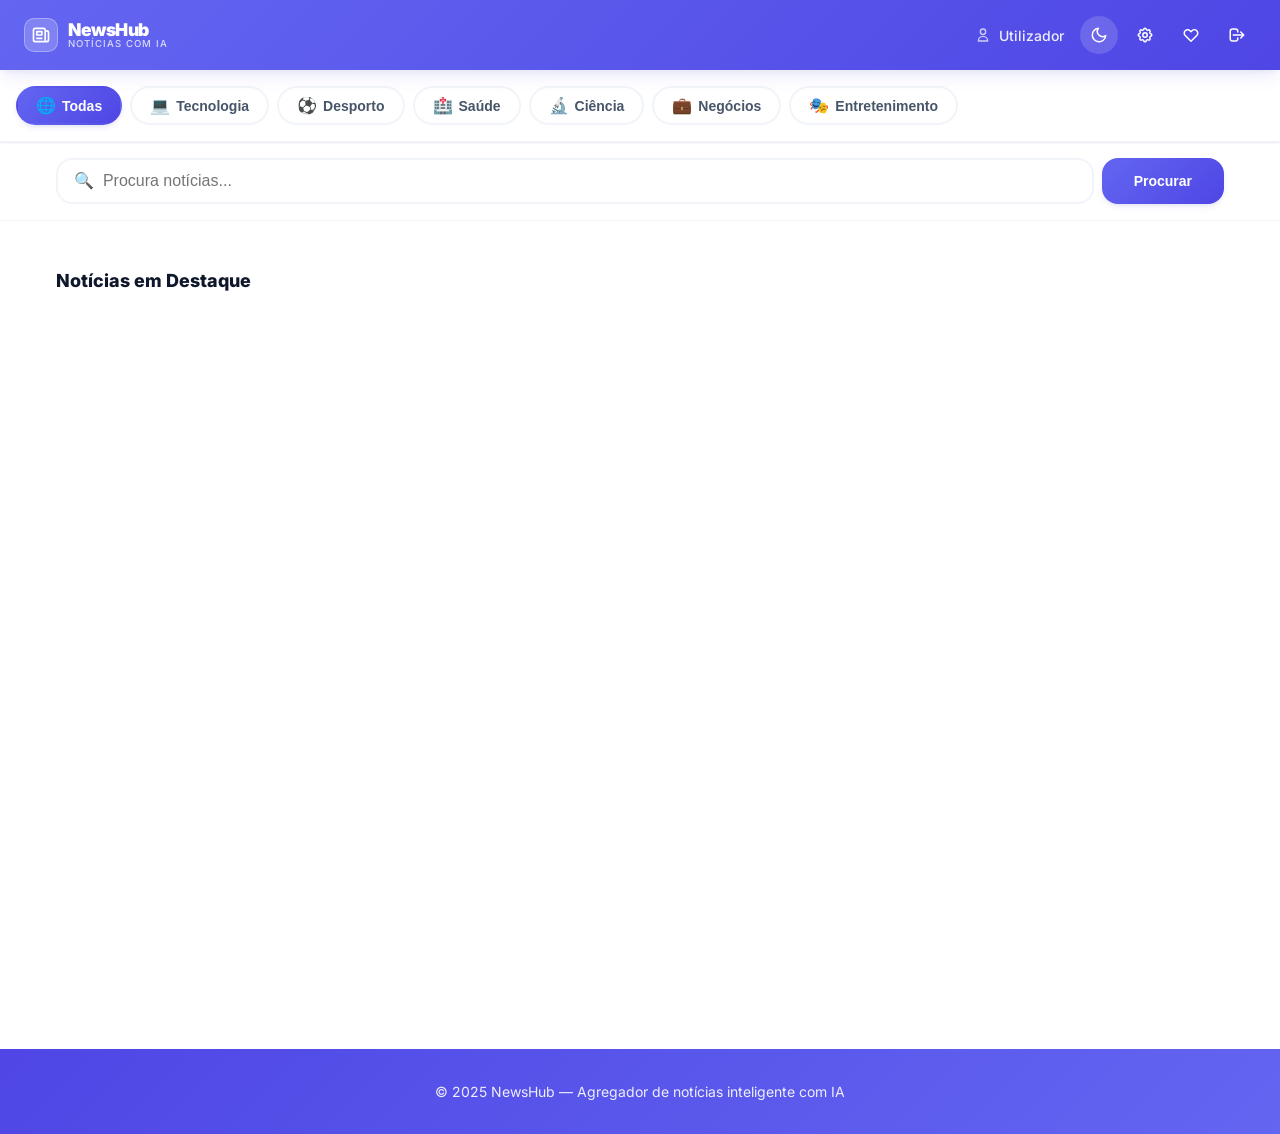
==== commit 5f98ca34: "Feat: Resolução do bug da authenticação e search" ====
--- a/frontend/index.html
+++ b/frontend/index.html
@@ -182,13 +182,6 @@
         });
       });
 
-      document.getElementById('searchForm').addEventListener('submit', e => {
-        e.preventDefault();
-        const q = document.getElementById('searchInput').value.trim();
-        if (q) { currentQuery = q; currentPage = 1; loadNews(currentCategory, 1, q); }
-      });
-      document.getElementById('loadMoreBtn').addEventListener('click', () => { currentPage++; loadNews(currentCategory, currentPage, currentQuery); });
-      document.getElementById('retryButton').addEventListener('click', () => loadNews(currentCategory, currentPage, currentQuery));
       document.getElementById('logoutBtn').addEventListener('click', handleLogout);
       document.getElementById('favoritesBtn').addEventListener('click', () => window.location.href = 'favorites.html');
       document.getElementById('preferencesBtn').addEventListener('click', () => window.location.href = 'preferences.html');
--- a/frontend/styles.css
+++ b/frontend/styles.css
@@ -12,7 +12,7 @@
   --color-accent-light: #f472b6;
 
   --color-bg: #ffffff;
-  --color-bg-page: #f8fafc;
+  --color-bg-page: #ffffff;
   --color-bg-secondary: #f1f5f9;
   --color-text: #0f172a;
   --color-text-light: #475569;
@@ -251,7 +251,7 @@
 .news-card-category.science { background: var(--color-science); }
 .news-card-category.business { background: var(--color-business); }
 .news-card-category.entertainment { background: var(--color-entertainment); }
-.news-card-title { font-size: var(--font-size-base); font-weight: 700; margin-bottom: var(--spacing-sm); line-height: var(--line-height-tight); display: -webkit-box; -webkit-line-clamp: 2; -webkit-box-orient: vertical; overflow: hidden; }
+.news-card-title { font-size: var(--font-size-base); font-weight: 700; margin-bottom: var(--spacing-sm); line-height: var(--line-height-tight); display: -webkit-box; -webkit-line-clamp: 2; -webkit-box-orient: vertical; overflow: hidden; color: var(--color-text); }
 .news-card-title a { color: var(--color-text); }
 .news-card-title a:hover { color: var(--color-primary); }
 .news-card-description { font-size: var(--font-size-sm); color: var(--color-text-light); line-height: var(--line-height-normal); margin-bottom: var(--spacing-md); display: -webkit-box; -webkit-line-clamp: 3; -webkit-box-orient: vertical; overflow: hidden; flex: 1; }
@@ -311,20 +311,20 @@
 .empty-state-message { color: var(--color-text-light); margin-bottom: var(--spacing-lg); }
 
 /* 15. MODAL */
-.modal-overlay { display: none; position: fixed; top: 0; left: 0; right: 0; bottom: 0; background: rgba(15,23,42,0.6); z-index: 2000; opacity: 0; animation: fadeIn var(--transition-normal) forwards; backdrop-filter: blur(4px); }
+.modal-overlay { display: none; position: fixed; top: 0; left: 0; right: 0; bottom: 0; background: rgba(15,23,42,0.7); z-index: 2000; opacity: 0; animation: fadeIn var(--transition-normal) forwards; backdrop-filter: blur(4px); }
 .modal-overlay.visible { display: flex; align-items: center; justify-content: center; }
 @keyframes fadeIn { from { opacity: 0; } to { opacity: 1; } }
 .modal-card { background: var(--color-bg); border-radius: var(--radius-xl); width: 90%; max-width: 520px; max-height: 80vh; overflow-y: auto; box-shadow: var(--shadow-lg); padding: var(--spacing-xl); animation: slideUp var(--transition-normal) ease-out; border: 1px solid var(--color-bg-secondary); }
 @keyframes slideUp { from { transform: translateY(24px); opacity: 0; } to { transform: translateY(0); opacity: 1; } }
 .modal-header { display: flex; justify-content: space-between; align-items: center; margin-bottom: var(--spacing-lg); border-bottom: 2px solid var(--color-bg-secondary); padding-bottom: var(--spacing-md); }
-.modal-title { font-size: var(--font-size-lg); font-weight: 800; }
+.modal-title { font-size: var(--font-size-lg); font-weight: 800; color: var(--color-text); }
 .modal-close { background: transparent; border: none; cursor: pointer; font-size: var(--font-size-xl); color: var(--color-text-muted); transition: all var(--transition-fast); border-radius: 50%; width: 32px; height: 32px; display: flex; align-items: center; justify-content: center; }
 .modal-close:hover { background: var(--color-bg-secondary); color: var(--color-text); }
-.modal-body { margin-bottom: var(--spacing-lg); }
+.modal-body { margin-bottom: var(--spacing-lg); color: var(--color-text); }
 .modal-footer { display: flex; gap: var(--spacing-md); justify-content: flex-end; }
 
 /* 16. TOAST */
-.toast { display: none; position: fixed; bottom: 24px; right: 24px; background: var(--color-bg); border-radius: var(--radius-md); padding: var(--spacing-md) var(--spacing-lg); box-shadow: var(--shadow-lg); z-index: 3000; animation: slideInRight var(--transition-normal) ease-out; font-weight: 600; font-size: var(--font-size-sm); min-width: 240px; }
+.toast { display: none; position: fixed; bottom: 24px; right: 24px; background: var(--color-bg); color: var(--color-text); border-radius: var(--radius-md); padding: var(--spacing-md) var(--spacing-lg); box-shadow: var(--shadow-lg); z-index: 3000; animation: slideInRight var(--transition-normal) ease-out; font-weight: 600; font-size: var(--font-size-sm); min-width: 240px; border: 1px solid var(--color-bg-secondary); }
 .toast.visible { display: block; }
 .toast.success { border-left: 4px solid var(--color-success); }
 .toast.error { border-left: 4px solid var(--color-error); }
@@ -349,9 +349,8 @@
 
 /* 18. AUTH PAGES */
 .auth-page { min-height: 100vh; display: flex; align-items: center; justify-content: center; background: linear-gradient(135deg, var(--color-primary-dark) 0%, var(--color-primary) 50%, #7c3aed 100%); padding: var(--spacing-lg); }
-.auth-card { background: var(--color-bg); border-radius: var(--radius-xl); padding: var(--spacing-2xl); box-shadow: 0 25px 50px rgba(0,0,0,0.25); width: 100%; max-width: 440px; }
+.auth-card { background: var(--color-bg); border-radius: var(--radius-xl); padding: var(--spacing-2xl); box-shadow: 0 25px 50px rgba(0,0,0,0.25); width: 100%; max-width: 440px; border: 1px solid var(--color-bg-secondary); }
 .auth-logo { text-align: center; margin-bottom: var(--spacing-xl); }
-.auth-logo h1 { font-size: 2rem; font-weight: 900; background: linear-gradient(135deg, var(--color-primary), var(--color-accent)); -webkit-background-clip: text; -webkit-text-fill-color: transparent; background-clip: text; margin-bottom: var(--spacing-sm); }
 .auth-logo p { color: var(--color-text-light); font-size: var(--font-size-sm); margin: 0; }
 .auth-divider { text-align: center; margin: var(--spacing-lg) 0; padding-top: var(--spacing-lg); border-top: 1px solid var(--color-bg-secondary); }
 .auth-divider p { color: var(--color-text-light); margin: 0; font-size: var(--font-size-sm); }
@@ -410,32 +409,7 @@
   .category-filter-bar { top: 60px; }
 }
 
-/* 25. MODO ESCURO */
-@media (prefers-color-scheme: dark) {
-  :root {
-    --color-bg: #1e293b;
-    --color-bg-page: #0f172a;
-    --color-bg-secondary: #334155;
-    --color-text: #f1f5f9;
-    --color-text-light: #cbd5e1;
-    --color-text-muted: #64748b;
-  }
-  .search-input { background: var(--color-bg); border-color: var(--color-bg-secondary); color: var(--color-text); }
-  .news-card { background: var(--color-bg); border-color: var(--color-bg-secondary); }
-  .news-card-footer { border-top-color: var(--color-bg-secondary); }
-  .form-input, .form-textarea { background: var(--color-bg); border-color: var(--color-bg-secondary); color: var(--color-text); }
-  .modal-card { background: var(--color-bg); border-color: var(--color-bg-secondary); }
-  .modal-overlay { background: rgba(0,0,0,0.8); }
-  .category-card { background: var(--color-bg); border-color: var(--color-bg-secondary); color: var(--color-text); }
-  .toast { background: var(--color-bg); color: var(--color-text); }
-  .btn-icon:hover { background: var(--color-bg-secondary); }
-  .empty-state { background: linear-gradient(135deg, var(--color-bg), var(--color-bg-page)); border-color: var(--color-bg-secondary); }
-  .auth-card { background: var(--color-bg); }
-  .category-filter-btn { background: var(--color-bg); border-color: var(--color-bg-secondary); color: var(--color-text-light); }
-  .preferences-section { background: var(--color-bg); border-color: var(--color-bg-secondary); }
-  .search-bar { background: var(--color-bg); border-color: var(--color-bg-secondary); }
-  .category-filter-bar { background: var(--color-bg); border-color: var(--color-bg-secondary); }
-}
+/* 25. MODO ESCURO — controlado apenas pelo toggle manual */
 
 /* 26. PRINT */
 @media print {
@@ -453,27 +427,21 @@
   --color-text: #f1f5f9;
   --color-text-light: #cbd5e1;
   --color-text-muted: #64748b;
-}
-html.dark body { background-color: var(--color-bg-page); color: var(--color-text); }
-html.dark .search-input { background: var(--color-bg); border-color: var(--color-bg-secondary); color: var(--color-text); }
-html.dark .news-card { background: var(--color-bg); border-color: var(--color-bg-secondary); }
-html.dark .news-card-footer { border-top-color: var(--color-bg-secondary); }
-html.dark .form-input, html.dark .form-textarea { background: var(--color-bg); border-color: var(--color-bg-secondary); color: var(--color-text); }
-html.dark .modal-card { background: var(--color-bg); border-color: var(--color-bg-secondary); }
-html.dark .modal-overlay { background: rgba(0,0,0,0.85); }
-html.dark .category-card { background: var(--color-bg); border-color: var(--color-bg-secondary); color: var(--color-text); }
-html.dark .toast { background: var(--color-bg); color: var(--color-text); }
-html.dark .btn-icon:hover { background: var(--color-bg-secondary); }
-html.dark .empty-state { background: linear-gradient(135deg, var(--color-bg), var(--color-bg-page)); border-color: var(--color-bg-secondary); }
-html.dark .auth-card { background: var(--color-bg); }
-html.dark .category-filter-btn { background: var(--color-bg); border-color: var(--color-bg-secondary); color: var(--color-text-light); }
-html.dark .preferences-section { background: var(--color-bg); border-color: var(--color-bg-secondary); }
-html.dark .search-bar { background: var(--color-bg); border-color: var(--color-bg-secondary); }
-html.dark .category-filter-bar { background: var(--color-bg); border-color: var(--color-bg-secondary); }
-html.dark .error-state { background: var(--color-bg); }
-html.dark .section-title { color: var(--color-text); }
-html.dark .news-card-title a { color: var(--color-text); }
-html.dark .navbar-user { color: rgba(255,255,255,0.9); }
+  --shadow-sm: 0 1px 3px rgba(0,0,0,0.3), 0 1px 2px rgba(0,0,0,0.2);
+  --shadow-md: 0 4px 6px -1px rgba(0,0,0,0.4), 0 2px 4px -1px rgba(0,0,0,0.2);
+  --shadow-lg: 0 10px 15px -3px rgba(0,0,0,0.5), 0 4px 6px -2px rgba(0,0,0,0.2);
+  --shadow-hover: 0 20px 25px -5px rgba(0,0,0,0.5), 0 10px 10px -5px rgba(0,0,0,0.2);
+}
+
+/* Transição suave ao trocar tema */
+html { transition: background-color 250ms ease, color 250ms ease; }
+body { transition: background-color 250ms ease, color 250ms ease; }
+.news-card, .modal-card, .auth-card, .preferences-section,
+.category-card, .toast, .search-bar, .category-filter-bar,
+.search-input, .form-input, .form-textarea, .error-state,
+.empty-state, .category-filter-btn {
+  transition: background-color 250ms ease, border-color 250ms ease, color 250ms ease, box-shadow 250ms ease;
+}
 
 /* 28. THEME TOGGLE BUTTON */
 .theme-toggle {
@@ -510,3 +478,150 @@
 .navbar-icon { position: relative; }
 .navbar-icon svg { width: 18px; height: 18px; }
 
+/* 31. FAVORITE BUTTON COM BADGE */
+.btn-favorite {
+  position: relative;
+  width: 40px !important;
+  height: 40px !important;
+}
+.fav-icon-wrap {
+  position: relative;
+  display: flex;
+  align-items: center;
+  justify-content: center;
+  width: 100%;
+  height: 100%;
+}
+.fav-badge {
+  position: absolute;
+  bottom: -3px;
+  right: -3px;
+  width: 14px;
+  height: 14px;
+  border-radius: 50%;
+  font-size: 9px;
+  font-weight: 900;
+  line-height: 14px;
+  text-align: center;
+  border: 1.5px solid var(--color-bg);
+  background: var(--color-primary);
+  color: #fff;
+  pointer-events: none;
+  transition: all var(--transition-fast);
+}
+.btn-favorite.favorite .fav-badge {
+  background: var(--color-accent);
+}
+.btn-favorite:hover .fav-badge {
+  transform: scale(1.2);
+}
+
+/* ========================================
+   LOADING STATES & UX IMPROVEMENTS
+   ======================================== */
+
+/* Botões desativados */
+.btn:disabled {
+  opacity: 0.6;
+  cursor: not-allowed;
+  pointer-events: none;
+}
+
+.btn.loading {
+  position: relative;
+  color: transparent;
+}
+
+.btn.loading::after {
+  content: '';
+  position: absolute;
+  width: 16px;
+  height: 16px;
+  top: 50%;
+  left: 50%;
+  margin-top: -8px;
+  margin-left: -8px;
+  border: 2px solid rgba(255,255,255, 0.3);
+  border-radius: 50%;
+  border-top-color: white;
+  animation: spin 0.6s linear infinite;
+}
+
+@keyframes spin {
+  to { transform: rotate(360deg); }
+}
+
+/* Toast Notifications */
+.toast {
+  position: fixed;
+  bottom: -100px;
+  left: 50%;
+  transform: translateX(-50%);
+  background: #1e293b;
+  color: white;
+  padding: 14px 24px;
+  border-radius: 8px;
+  margin: 0;
+  font-size: 14px;
+  font-weight: 500;
+  z-index: 10000;
+  transition: bottom 300ms ease-in-out;
+  max-width: 90%;
+  word-wrap: break-word;
+  box-shadow: 0 10px 25px rgba(0,0,0,0.2);
+}
+
+.toast.visible {
+  bottom: 24px;
+}
+
+.toast.success {
+  background: #10b981;
+  border-left: 4px solid #059669;
+}
+
+.toast.error {
+  background: #ef4444;
+  border-left: 4px solid #dc2626;
+}
+
+.toast.warning {
+  background: #f59e0b;
+  border-left: 4px solid #d97706;
+}
+
+.toast.info {
+  background: #3b82f6;
+  border-left: 4px solid #2563eb;
+}
+
+/* Form inputs desativados */
+input:disabled,
+textarea:disabled {
+  opacity: 0.6;
+  cursor: not-allowed;
+  background-color: #f1f5f9;
+}
+
+/* Search loading state */
+.search-container.loading {
+  position: relative;
+}
+
+.search-container.loading .search-input {
+  opacity: 0.7;
+}
+
+.search-container.loading::after {
+  content: '';
+  position: absolute;
+  right: 16px;
+  top: 50%;
+  transform: translateY(-50%);
+  width: 16px;
+  height: 16px;
+  border: 2px solid #e2e8f0;
+  border-top-color: #6366f1;
+  border-radius: 50%;
+  animation: spin 0.6s linear infinite;
+}
